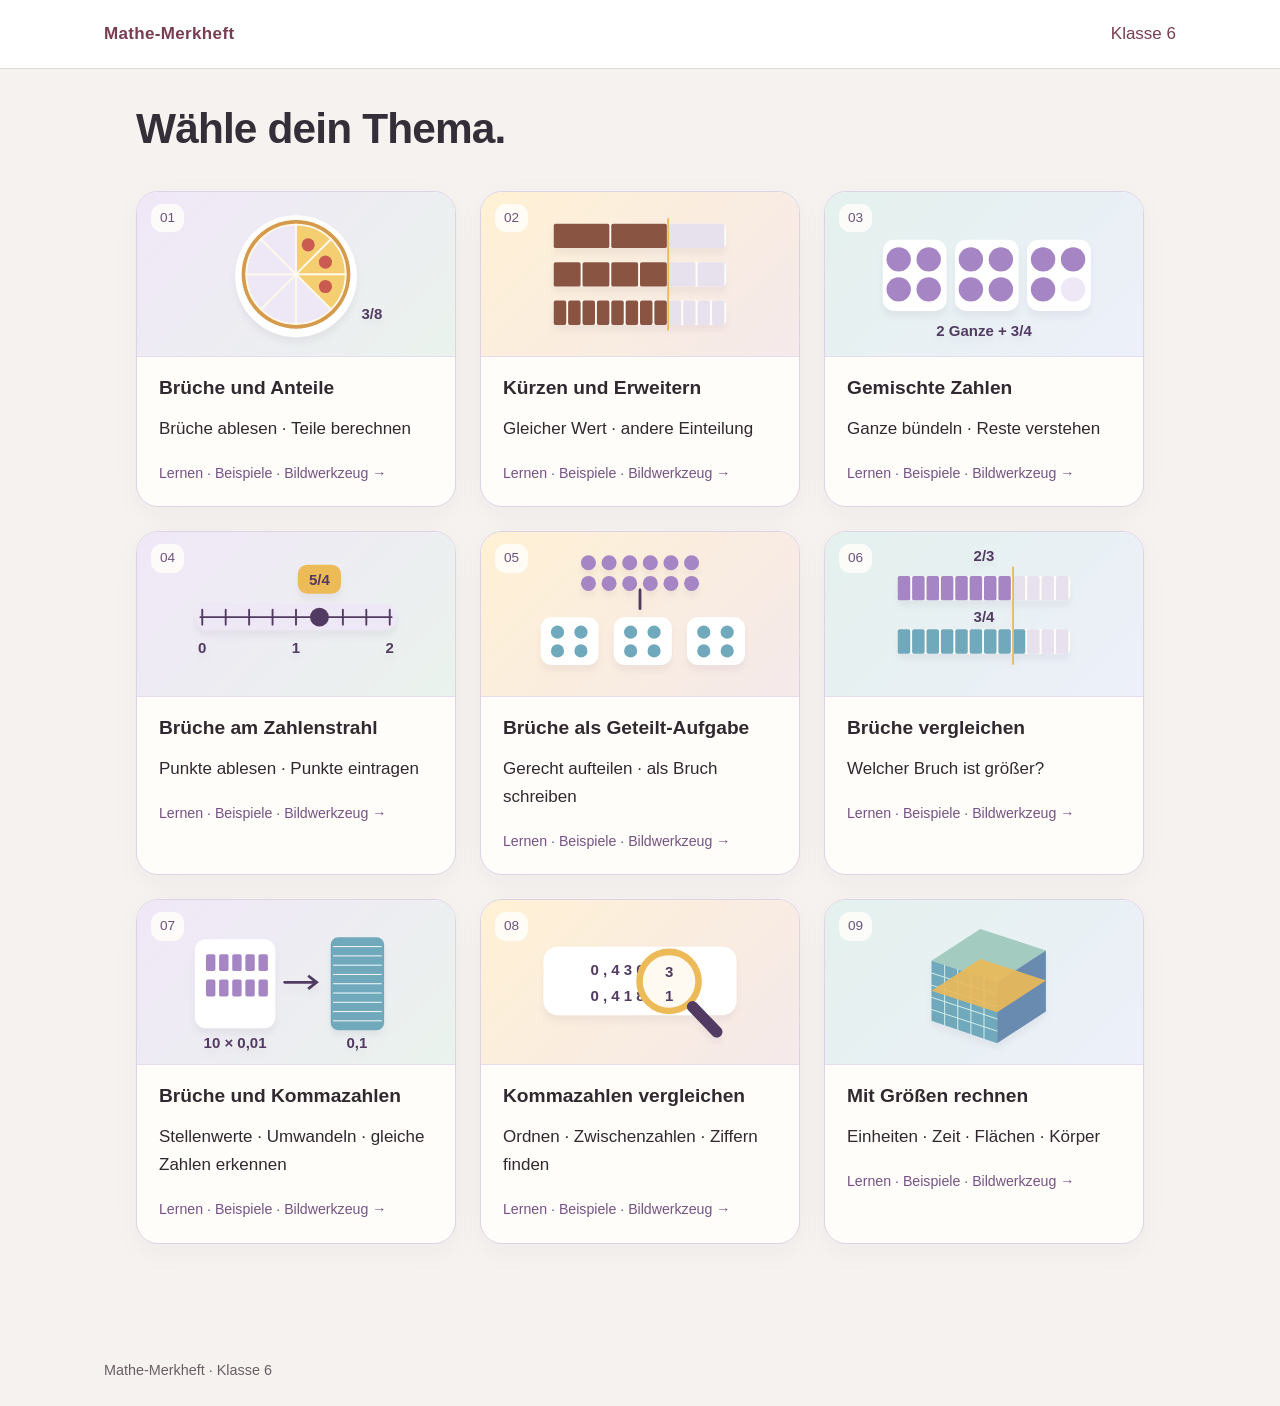
==== index.html @ a2ab4739 "Bestätigten Kürzen-Aufbau auf alle Aufgaben und geführten Bilder übertragen" ====
<!doctype html>
<html lang="de"><head><meta charset="utf-8"><meta name="viewport" content="width=device-width,initial-scale=1"><title>Klasse 6 · Mathe-Merkheft</title><link rel="stylesheet" href="merkheft.css?v=20261029f"><link rel="stylesheet" href="anfasslabor.css?v=20261029f"><link rel="stylesheet" href="course.css?v=20261030r17"></head><body class="course-page"><header><div class="top"><a class="brand" href="index.html">Mathe-Merkheft</a><span>Klasse 6</span></div></header><main><h1>Wähle dein Thema.</h1><div class="home-grid"><a class="topic-card" href="brueche.html"><span class="topic-art" data-tool-art="brueche" aria-hidden="true"></span><span class="topic-num">01</span><h2>Brüche und Anteile</h2><div>Brüche ablesen · Teile berechnen</div><small>Lernen · Beispiele · Bildwerkzeug →</small></a><a class="topic-card" href="gleichwertig.html"><span class="topic-art" data-tool-art="gleichwertig" aria-hidden="true"></span><span class="topic-num">02</span><h2>Kürzen und Erweitern</h2><div>Gleicher Wert · andere Einteilung</div><small>Lernen · Beispiele · Bildwerkzeug →</small></a><a class="topic-card" href="gemischt.html"><span class="topic-art" data-tool-art="gemischt" aria-hidden="true"></span><span class="topic-num">03</span><h2>Gemischte Zahlen</h2><div>Ganze bündeln · Reste verstehen</div><small>Lernen · Beispiele · Bildwerkzeug →</small></a><a class="topic-card" href="zahlenstrahl.html"><span class="topic-art" data-tool-art="zahlenstrahl" aria-hidden="true"></span><span class="topic-num">04</span><h2>Brüche am Zahlenstrahl</h2><div>Punkte ablesen · Punkte eintragen</div><small>Lernen · Beispiele · Bildwerkzeug →</small></a><a class="topic-card" href="quotienten.html"><span class="topic-art" data-tool-art="quotienten" aria-hidden="true"></span><span class="topic-num">05</span><h2>Brüche als Geteilt-Aufgabe</h2><div>Gerecht aufteilen · als Bruch schreiben</div><small>Lernen · Beispiele · Bildwerkzeug →</small></a><a class="topic-card" href="vergleichen.html"><span class="topic-art" data-tool-art="vergleichen" aria-hidden="true"></span><span class="topic-num">06</span><h2>Brüche vergleichen</h2><div>Welcher Bruch ist größer?</div><small>Lernen · Beispiele · Bildwerkzeug →</small></a><a class="topic-card" href="dezimal.html"><span class="topic-art" data-tool-art="dezimal" aria-hidden="true"></span><span class="topic-num">07</span><h2>Brüche und Kommazahlen</h2><div>Stellenwerte · Umwandeln · gleiche Zahlen erkennen</div><small>Lernen · Beispiele · Bildwerkzeug →</small></a><a class="topic-card" href="dezimalvergleich.html"><span class="topic-art" data-tool-art="dezimalvergleich" aria-hidden="true"></span><span class="topic-num">08</span><h2>Kommazahlen vergleichen</h2><div>Ordnen · Zwischenzahlen · Ziffern finden</div><small>Lernen · Beispiele · Bildwerkzeug →</small></a><a class="topic-card" href="groessen.html"><span class="topic-art" data-tool-art="groessen" aria-hidden="true"></span><span class="topic-num">09</span><h2>Mit Größen rechnen</h2><div>Einheiten · Zeit · Flächen · Körper</div><small>Lernen · Beispiele · Bildwerkzeug →</small></a></div></main><footer>Mathe-Merkheft · Klasse 6</footer><script src="werkzeugbilder.js?v=20261029g" defer></script></body></html>
---- merkheft.css ----
@charset "UTF-8";
:root{--paper:#fffdf8;--bg:#f4eee7;--ink:#302930;--muted:#6b5e65;--brand:#783d53;--blue:#326b82;--gold:#b77730;--line:#dfd2cb;--rose:#f4e3e8;--soft:#e8f0ef;--shadow:0 8px 28px #55313b0a}
*{box-sizing:border-box}html{scroll-behavior:auto;scroll-padding-top:18px}body{margin:0;color:var(--ink);background:var(--bg);font:17px/1.7 Arial,Helvetica,sans-serif}header{background:var(--brand);color:white}.top{max-width:1120px;margin:auto;display:flex;align-items:center;justify-content:space-between;gap:16px;padding:20px 24px}.brand{font-weight:700;letter-spacing:.02em;color:inherit;text-decoration:none}main{max-width:1120px;padding:38px 24px 56px;margin:auto}h1{font-size:clamp(2rem,5vw,3.5rem);line-height:1.15;font-weight:700;letter-spacing:-.035em;margin:14px 0 20px;max-width:900px}h2{font-size:1.5rem;line-height:1.35;margin:0 0 22px}h3{font-size:1.28rem;line-height:1.4;margin:4px 0 22px}a{color:var(--brand)}button,input,select{font:inherit}button,select,input[type=search],input[type=number]{min-height:48px;border:1px solid var(--line);border-radius:14px;padding:10px 14px;background:#fff;color:var(--ink);max-width:100%}button{cursor:pointer;color:var(--brand);font-weight:700}button:hover,summary:hover{background:var(--rose)}button:focus-visible,summary:focus-visible,a:focus-visible,input:focus-visible,select:focus-visible{outline:3px solid var(--blue);outline-offset:4px}input[type=range]{accent-color:var(--brand);width:100%;min-height:44px;cursor:pointer}select{width:100%}label{font-weight:700;display:block}output{color:var(--brand);font-weight:700}section{margin:30px 0;background:var(--paper);border:1px solid var(--line);border-radius:24px;padding:28px;box-shadow:var(--shadow)}.eyebrow,.type{color:var(--brand);font-size:.76rem;letter-spacing:.12em;font-weight:700}.subtitle{color:var(--muted)}.nav,.topics{display:flex;flex-wrap:wrap;gap:10px;margin:26px 0}.nav a,.topics a{background:var(--paper);border:1px solid var(--line);border-radius:14px;min-height:48px;padding:10px 16px;text-decoration:none}.nav a:hover,.topics a:hover{background:var(--rose)}.rules{margin:0;padding-left:26px}.rules li{padding:10px 12px;margin:6px 0;border-radius:10px;background:#f6efeb}.rules li::marker{font-weight:700;color:var(--brand)}.fraction{display:inline-flex;vertical-align:middle;flex-direction:column;text-align:center;line-height:1.2;margin:3px .18em;min-width:.7em;font-variant-numeric:tabular-nums;white-space:nowrap}.fraction>span:first-child{border-bottom:1.5px solid currentColor;padding:0 .16em .12em}.fraction>span:last-child{padding:.12em .16em 0}.lab{background:linear-gradient(140deg,#fffdf8,#f8edf0);border-color:#cbaeb6}.controls{display:grid;grid-template-columns:repeat(2,minmax(0,1fr));gap:22px;margin:18px 0}.control-box{background:#ffffffb0;padding:16px;border:1px solid var(--line);border-radius:16px}.control-box small{color:var(--muted)}.board{margin:22px 0 10px;background:#fffdfb;padding:24px;border:1px solid var(--line);border-radius:18px;overflow:hidden}.board svg,.case-model svg{width:100%;height:auto;display:block;max-height:330px}.board svg text,.case-model svg text{font:16px Arial,Helvetica,sans-serif;fill:var(--ink)}.observation{padding:16px 18px;border-left:4px solid var(--blue);background:var(--soft);border-radius:12px;margin:18px 0}.explain{margin:10px 0;padding-left:23px}.explain li{margin:10px 0;padding-left:5px}.explain li::marker{color:var(--brand)}.navigator{display:grid;grid-template-columns:1fr 1fr;gap:12px 22px;background:#f5ece9;padding:20px;border:1px solid var(--line);border-radius:18px;margin-bottom:28px}.navigator label:first-child{grid-column:1;grid-row:1}.navigator input{grid-column:1;grid-row:2;width:100%}.navigator label[for=task-jump]{grid-column:2;grid-row:1}.navigator select{grid-column:2;grid-row:2}.navigator output{align-self:center}.navigator button{justify-self:end}.case{border:1px solid var(--line);border-radius:20px;margin:24px 0 32px;padding:26px;background:white;scroll-margin-top:18px}.case:target,.case:focus{outline:3px solid #bd8b9c;outline-offset:4px}.question{background:#f7f0e9;border-radius:14px;padding:18px;margin-bottom:20px}.question b,.heft>b,.control>b{display:block;font-size:.8rem;color:var(--brand);text-transform:uppercase;letter-spacing:.06em;margin-bottom:12px}details{border:1px solid var(--line);border-radius:14px;margin:12px 0;background:#fffdfb;padding:0 16px}summary{cursor:pointer;padding:14px 0;font-weight:700;min-height:52px;line-height:1.5}details[open]>summary{border-bottom:1px solid var(--line);margin-bottom:16px}details[open]{padding-bottom:14px}.pit{border-color:#e3c9a3;background:#fff8ee}.transfer{border-color:#bed4cc;background:#f0f7f3}.work-steps{list-style:none;padding:0;counter-reset:step}.work-steps>li{border-left:3px solid #b8d2d4;padding:8px 14px;margin:18px 0;background:#f3f8f7;border-radius:0 12px 12px 0}.work-steps>li>b{font-size:.85rem;color:var(--blue)}.step-actions{display:flex;align-items:center;gap:14px;flex-wrap:wrap;padding:12px 0}.step-progress{font-size:.9rem;color:var(--muted)}.heft{padding:18px;background:repeating-linear-gradient(#fdfbf7,#fdfbf7 31px,#e8e1d8 32px);border:1px solid var(--line);border-radius:12px;margin:18px 0}.math-line{min-height:36px;padding:8px 0;overflow-wrap:anywhere}.control{margin:18px 0;padding:16px;background:#eaf3ee;border-radius:12px}.case-model{padding:12px 0}.tiles{display:grid;gap:4px;margin:12px auto;max-width:540px}.tile{aspect-ratio:1;background:#efe8de;border:1px solid #b8a8a2;border-radius:3px}.tile.on{background:var(--brand)}.tile.small{aspect-ratio:1.7}.bar{height:54px;display:flex;border:1px solid #6c4b58;background:#f8f0eb;border-radius:5px;overflow:hidden;margin:12px 0}.bar i{flex:1;border-right:1px solid #957480;min-width:0}.bar i:last-child{border:0}.bar .on{background:var(--brand)}.bar-row{margin:16px 0}.math-label{text-align:center;font-size:1.4rem;margin:18px 0;line-height:1.8;overflow-wrap:anywhere}.two-models{display:grid;grid-template-columns:1fr 1fr;gap:24px}.caption{font-size:.9rem;color:var(--muted);margin:10px 0}.swatch{display:inline-block;width:12px;height:12px;border-radius:3px;background:var(--brand);margin-right:6px}.swatch.blue{background:var(--blue)}.place-table{width:100%;border-collapse:separate;border-spacing:4px;text-align:center;font-variant-numeric:tabular-nums}.place-table th{font-size:.85rem;color:var(--muted)}.place-table td{padding:12px 4px;background:#f1ece7;border-radius:7px}.place-table .decisive{background:#f2d29d;font-weight:700;outline:2px solid var(--gold)}.unit-chain{display:flex;flex-wrap:wrap;gap:10px}.unit-chain span{padding:8px 12px;border-radius:12px;background:var(--soft)}.home-grid{display:grid;grid-template-columns:repeat(3,minmax(0,1fr));gap:20px;margin:36px 0}.topic-card{text-decoration:none;color:var(--ink);padding:24px;border:1px solid var(--line);border-radius:22px;background:var(--paper);box-shadow:var(--shadow)}.topic-card:hover{border-color:var(--brand);transform:translateY(-2px)}.topic-card h2{font-size:1.26rem;margin:14px 0}.topic-card small{display:block;color:var(--brand);margin-top:20px;line-height:1.5}.topic-num{font-size:1.4rem;color:var(--brand)}.intro-list{padding-left:22px;color:var(--muted)}.intro-list li{padding:6px 0}footer{max-width:1120px;margin:auto;padding:24px;color:var(--muted);font-size:.9rem}[hidden]{display:none!important}#no-cases{padding:24px}.sr-only{position:absolute;width:1px;height:1px;overflow:hidden;clip-path:inset(50%)}
@media(max-width:760px){.home-grid{grid-template-columns:1fr 1fr}.controls{gap:12px}.board{padding:14px}section{padding:22px}.case{padding:20px}.place-table th{font-size:.72rem}}
@media(max-width:540px){body{font-size:16px}.top{padding:16px;flex-wrap:wrap}main{padding:24px 14px}.home-grid,.controls,.two-models,.navigator{grid-template-columns:1fr}.navigator>*{grid-column:1!important;grid-row:auto!important}.navigator label[for=task-jump]{margin-top:8px}.navigator button{justify-self:stretch}section{padding:19px 15px;border-radius:18px}.case{padding:18px 12px}.board{padding:10px}.nav a{padding:10px 12px}h1{font-size:2.2rem}.math-label{font-size:1.2rem}.question{padding:14px}.heft{padding:13px}.place-table th{font-size:.65rem}.place-table td{padding:8px 2px}.step-actions button{width:100%}}
@media(prefers-reduced-motion:reduce){html{scroll-behavior:auto}.topic-card:hover{transform:none}}
@media print{body{background:white;font-size:11pt}header{background:white;color:black}main{padding:0}section,.case{box-shadow:none;break-inside:avoid}.nav,.controls,.navigator,.step-actions,footer{display:none}.work-steps>li[hidden],.heft[hidden],.control[hidden]{display:block!important}details{border:none}details>summary{font-weight:700}.home-grid{grid-template-columns:1fr 1fr}.lab{background:white}.board{break-inside:avoid}}

.task-lines{margin:0;padding-left:22px}.task-lines li{margin:12px 0;padding-left:4px}.task-lines li::marker{color:var(--brand)}.task-lines li:first-child{margin-top:0}.task-lines li:last-child{margin-bottom:0}
.word-help dl{margin:0}.word-help dt{font-weight:700;color:var(--brand);margin-top:24px;padding-bottom:6px;border-bottom:1px solid var(--line)}.word-help dt:first-child{margin-top:0}.word-help dd{margin:0;padding-top:4px}

/* Ruhige Leseansicht: eine Karte, Auswahl nur bei Bedarf. */
.task-picker{margin:0 0 24px;background:#f5ece9}
.task-picker .navigator{margin:14px 0 4px;padding:0;border:0;background:transparent}
.task-picker #no-cases{grid-column:1/-1;padding:12px;background:#fff8ee;border-radius:10px}
.reader-current{font-weight:700;color:var(--brand);line-height:1.6;scroll-margin-top:20px;margin:18px 0}
.case-pager{display:grid;grid-template-columns:minmax(0,1fr) auto minmax(0,1fr);align-items:center;gap:12px}
.case-pager button{font-size:.9rem;line-height:1.4;min-height:54px}
.case-pager button:last-child{background:var(--brand);color:white;border-color:var(--brand)}
.case-pager button:disabled{opacity:.42;cursor:default}
.pager-count{font-size:.9rem;color:var(--muted);font-variant-numeric:tabular-nums;white-space:nowrap}
.cases .case{margin:22px 0}
@media(max-width:540px){.case-pager{grid-template-columns:1fr 1fr;gap:10px}.case-pager .pager-count{grid-column:1/-1;grid-row:1;text-align:center}.case-pager button{padding:10px 8px}.reader-current{font-size:.95rem}}
@media print{.task-picker,.case-pager,.reader-current{display:none}.cases .case[hidden]{display:block!important}}

/* Gleiche Bedeutung, gleiche Farbe – zusätzlich immer mit Textüberschrift. */
.knowledge-box{border-left-width:5px}
.rules-box{border-color:#bca5cf;background:#f8f3fc}
.rules-box h2{color:#634574}
.rules-box .rules{list-style:disc;padding-left:24px}
.rules-box .rules li{background:#fffafd;border:1px solid #e7dced;margin:12px 0;padding:12px 14px;line-height:1.85}
.rules-box .rules li::marker{color:#795292}
.memory-box{border-color:#d1ac52;background:#fff8e4}
.memory-box h2{color:#7b5d20}
.memory-box .explain>li{margin:15px 0;padding:4px 8px;line-height:1.9}
.memory-box .explain>li::marker{color:#9a7528}
.thought,.worked{background:#f0f7fb;border-color:#b8d2df}
.thought>summary,.worked>summary{color:#2e6178}
.question{background:#f7f3ee;border:1px solid #e1d4c9;padding:20px;margin-bottom:24px}
.question>b{font-size:.85rem;color:#66505e;letter-spacing:.08em}
.task-lines{padding-left:23px;line-height:1.9}
.task-lines>li{margin:15px 0;padding-left:6px}
.explain{line-height:1.9}
.explain>li{margin:14px 0;padding-left:6px}
.work-steps>li{padding:14px 16px;margin:22px 0;background:#f8fcfe;border-left-color:#80afc3}
.work-steps>li.current-step{background:#e8f4fb;border-left-color:#3d7e9b}
.work-steps>li>b{color:#2e6178;font-size:.9rem}
.word-help dd .explain>li{margin:14px 0}
.pit{background:#fff2ec;border-color:#ddb8a8}.pit>summary{color:#8e4b35}
.transfer{background:#f1f7fa;border-color:#bed3de}.transfer>summary{color:#2e6178}
.relation-group{background:#f5fafe;border-color:#bed3de}
.heft{line-height:1.9;margin:24px 0;padding:20px}
.math-line{padding:11px 0;min-height:42px}
@media(max-width:540px){.question{padding:17px 14px}.task-lines>li{margin:15px 0}.rules-box .rules li{padding:12px 10px}.work-steps>li{padding:12px;margin:20px 0}.heft{padding:15px}.memory-box .explain>li{padding-left:3px}}

/* Expliziter Rückweg zur Themenübersicht in jeder Kapitelkopfzeile. */
.top{flex-wrap:wrap}
.overview-back{display:inline-flex;align-items:center;justify-content:center;min-height:48px;padding:9px 16px;margin-left:auto;border:1px solid #ffffffb3;border-radius:14px;background:#fffdf8;color:#783d53;font-weight:700;text-decoration:none;white-space:nowrap;line-height:1.5}
.overview-back:hover{background:#f4e3e8}
@media(max-width:540px){.overview-back{flex-basis:100%;margin-left:0}}
@media print{.overview-back{display:none}}
.answer-block{margin-top:24px;padding:18px;border:1px solid #b8d1c1;border-left:4px solid #528368;border-radius:14px;background:#eff8f1;line-height:1.9}.heft .answer-block>b{display:block;color:#37684b;font-size:.85rem;letter-spacing:.06em;text-transform:uppercase;margin-bottom:12px}.answer-block .explain{margin-bottom:0}.answer-block .explain>li{margin:12px 0}.pit .explain b{color:#8e4b35}.pit summary{line-height:1.6}
@media(max-width:540px){.answer-block{padding:15px 12px;margin-top:20px}}
/* Beispiele tragen den Einstieg; lange Regeln bleiben auf Abruf erreichbar. */
#grundlage.rules-box{background:#fffdf8;border-color:#d7c8e2}
#grundlage.rules-box>h2{color:#513b62}
.quick-choice{display:flex;flex-wrap:wrap;gap:9px;margin-bottom:20px}.quick-choice button{background:white;color:#624777;border-color:#d8c9e2;font-size:.92rem;padding:10px 14px}.quick-choice button[aria-pressed=true]{background:#624777;color:white;border-color:#624777}
.quick-example{border:1px solid #e3d8e9;border-radius:18px;padding:22px;background:#faf6fd}.quick-example h3{font-size:1.2rem;margin:0 0 16px}.quick-question{padding:15px 18px;background:white;border-radius:12px;line-height:1.9;font-weight:700}.quick-calculation{padding-left:28px;margin:22px 0;line-height:1.9;font-size:1.18rem}.quick-calculation li{padding:8px 7px;margin:10px 0}.quick-calculation li::marker{color:#80618f;font-size:.85rem;font-weight:700}.quick-answer{padding:16px 18px;border-left:4px solid #56866b;border-radius:12px;background:#eaf4ed;font-weight:700;line-height:1.9}.quick-rule{margin-top:20px;line-height:1.9;padding:14px 16px;border-radius:12px;background:#fff3ce}.quick-rule b{color:#806021}.quick-deeper{display:inline-block;margin-top:20px;font-size:.92rem;padding:8px 0;line-height:1.6}.rules-reference{margin-top:22px;background:#f8f3fc}.rules-reference>summary{color:#745486}.rules-reference .rules{margin-top:16px}
@media(max-width:540px){.quick-choice{gap:7px}.quick-choice button{flex:1 1 80px;font-size:.85rem;padding:9px 8px}.quick-example{padding:17px 12px}.quick-question{padding:13px 12px}.quick-calculation{font-size:1.08rem;padding-left:24px}.quick-answer,.quick-rule{padding:13px 12px}}
@media print{.quick-choice{display:none}.quick-examples .quick-example[hidden]{display:block!important}.quick-example{break-inside:avoid;margin-bottom:20px}}
.example-visual{margin:22px 0 18px;padding:18px 12px;background:#fffdfb;border:1px solid #dfd2e5;border-radius:18px;overflow:hidden}.example-visual svg{display:block;width:100%;height:auto;max-height:380px;font-family:Arial,Helvetica,sans-serif}.example-visual figcaption{padding:14px 10px 2px;color:#66566e;line-height:1.8;font-size:.95rem}.example-visual svg text{font-family:Arial,Helvetica,sans-serif}.example-visual+.quick-calculation{margin-top:14px}
@media(max-width:540px){.example-visual{padding:14px 4px;margin:18px 0}.example-visual figcaption{font-size:.88rem;padding:12px 8px 0}.example-visual svg{min-height:140px;max-height:none}}
@media print{.example-visual{break-inside:avoid}.example-visual svg{max-height:240px}}
.school-chain{display:inline-flex;align-items:center;gap:14px;flex-wrap:wrap;max-width:100%;vertical-align:middle}.school-equals{display:inline-grid;grid-template-rows:auto auto auto;align-items:center;justify-items:center;vertical-align:middle;line-height:1.25;padding:3px 6px;gap:4px}.school-equals>span:first-child,.school-equals>span:last-child{font-size:.7em;font-weight:700;color:#326b82;white-space:nowrap}.school-equals>span:nth-child(2){font-size:1.1em;color:var(--ink)}.school-row{display:flex;flex-wrap:wrap;align-items:center;gap:12px 22px;line-height:1.9;max-width:100%}.school-label{font-size:.85em;color:#5f5366;flex:0 1 230px}.school-calculation{font-size:1.15rem;line-height:1.9;padding:6px 0}.school-calculation .school-chain{font-size:1.2em}.work-steps>li{padding-top:10px;padding-bottom:10px}.why-steps{background:#f6f9fc;border-color:#cbdce6}.why-steps>summary{font-size:.9rem;color:#476a7b}.school-picture{margin:18px 0;background:white;padding:14px;border:1px solid #e3d8e9;border-radius:16px}.school-picture svg{width:100%;height:auto;max-height:240px;display:block}.school-picture svg text{font:24px Arial,sans-serif;fill:#483751}
@media(max-width:540px){.school-calculation{font-size:1.04rem}.school-row{display:grid;grid-template-columns:1fr;gap:6px}.school-label{font-size:.86em}.school-chain{gap:8px}.school-calculation .school-chain{font-size:1.1em}.school-equals{padding:2px 3px}.school-picture{padding:10px 4px}}
.school-row>span{min-width:0;max-width:100%;overflow-wrap:anywhere}

/* Eine Rechnung wie im Schulheft; weitere Hilfe folgt erst darunter. */
.work-steps{list-style:none;padding-left:0;counter-reset:none}
.work-steps>li{margin:16px 0;padding:12px 16px;border-left:3px solid #80afc3;border-radius:10px}
.school-label{flex-basis:250px;font-size:.94em;color:#365f72}
.school-calculation{font-size:1.12rem;line-height:1.9}
.heft:has(.answer-block){background:transparent;border:0;padding:0;margin:18px 0}
.worked .step-actions{margin:16px 0}
.worked .step-actions button{background:#fff;color:#426d80;border:1px solid #a9c5d3}
.thought{margin-top:20px;background:#f0f7fb}
.thought .why-steps,.thought .transfer{margin-top:16px}
.control>summary{color:#37684b}
@media(max-width:540px){.school-row{gap:8px}.school-calculation{font-size:1.03rem}.work-steps>li{padding:12px 10px;margin:16px 0}.school-label{flex-basis:auto}}

.linked-picture .scene-note{display:none}
---- anfasslabor.css ----
.direct-workspace{margin:22px 0}.direct-instruction{padding:16px 20px;background:#edf4f1;border-left:4px solid #326b82;border-radius:12px}.direct-controls{display:grid;grid-template-columns:repeat(2,minmax(0,1fr));gap:16px;margin:22px 0}.direct-controls label{background:#fffaf5;border:1px solid #dfd2cb;border-radius:14px;padding:14px}.direct-controls input,.direct-controls select{display:block;width:100%;margin-top:12px}.hands-board{padding:20px;background:#fffdfb;border:1px solid #dfd2cb;border-radius:20px;overflow:hidden}.hands-board svg{width:100%;height:auto;display:block;max-height:none}.hands-board svg text{font:23px Arial,sans-serif;fill:#302930;pointer-events:none}.hands-answer{padding:18px;text-align:center;font-size:1.25rem;background:#f5e9df;border-radius:14px;margin:18px 0;overflow-wrap:anywhere}.hands-explain{background:#f0f5f3;padding:16px 20px;border-radius:14px}.hands-message{min-height:24px;font-weight:700;color:#326b82;margin:14px 0}.hands-actions{display:flex;gap:12px;flex-wrap:wrap;margin:18px 0}.hands-actions button{background:#fffdfb}.guided-follow{border-color:#cfbcc2;margin-top:28px;background:#fcf7f7}.guided-follow>summary{font-size:1rem}.touch-part{cursor:pointer;fill:#eee5d8;stroke:#fffdf8;stroke-width:3;transition:fill .15s}.touch-part.selected-part{fill:#783d53}.touch-part:focus-visible{stroke:#326b82;stroke-width:6;outline:none}.hands-board .touch-part[fill="#783d53"]{fill:#783d53}.fraction-parts{display:grid;grid-template-columns:repeat(var(--parts),1fr);gap:8px;max-width:620px;margin:auto}.square-part{aspect-ratio:1;min-height:50px;background:#eee5d8;border:2px solid white;font-size:1rem}.square-part.filled{background:#783d53;color:white}.work-cut{stroke:#4b3a42;stroke-width:1.4;fill:none}.work-history{padding-left:24px;margin:15px 0}.work-history li{margin:12px 0}.comparison-guide{stroke:#ad6b22;stroke-dasharray:7 5;stroke-width:2;fill:none}.loose-pieces{border:2px dashed #bdacaf;border-radius:14px;padding:16px;margin-bottom:20px;min-height:100px}.loose-pieces h3,.bundle-box h3,.place-stock h3,.exchange-bucket h3{font-size:1rem;margin:0 0 12px}.token-row{display:flex;flex-wrap:wrap;gap:8px;min-height:45px;margin:14px 0}.bundle-token{min-width:48px;min-height:54px;padding:5px 10px;background:#f3e1e8;cursor:grab;touch-action:manipulation}.bundle-token.chosen{outline:3px solid #ad6b22;outline-offset:2px}.bundle-token:active{cursor:grabbing}.bundle-boxes{display:grid;grid-template-columns:repeat(2,minmax(0,1fr));gap:16px}.bundle-box{border:2px solid #b6ccd1;border-radius:16px;padding:16px;background:#f4f9f8}.bundle-box.full-box{background:#e4efe7;border-color:#568567}.bundle-box button[data-do=drop-here]{font-size:.85rem;margin-top:12px;width:100%}.line-axis{stroke:#4b3a42;stroke-width:2;fill:none}.drag-point{fill:#783d53;stroke:white;stroke-width:4;cursor:ew-resize;touch-action:none}.line-touch{cursor:crosshair;touch-action:none}.place-machine-row{display:grid;grid-template-columns:1fr 1fr;gap:18px;margin-bottom:22px}.place-stock{background:#f5e9df;border-radius:16px;padding:18px}.stock-number{font-size:2rem;color:#783d53;font-weight:700}.stock-symbols{display:flex;flex-wrap:wrap;gap:6px;margin:12px 0}.place-coin{padding:5px 8px;min-width:44px;min-height:50px;cursor:grab;background:#f5dfe7}.place-coin.t{background:#d9e8ed}.place-stock small{display:block;color:#62575d}.exchange-bucket{border:2px dashed #326b82;background:#eff6f5;border-radius:16px;padding:18px}.bucket-slots{display:grid;grid-template-columns:repeat(5,1fr);gap:5px;margin:18px 0}.bucket-slots i{display:block;aspect-ratio:1;background:#fffdf8;border:1px solid #b6ccd1;border-radius:4px}.bucket-slots .slot-filled{background:#783d53}.whole-stock{padding:14px;background:#e4efe7;border-radius:12px;margin:12px 0}.loupe-table{table-layout:fixed}.loupe-table th button{font-size:.8rem;padding:7px 3px;width:100%;overflow-wrap:anywhere;line-height:1.35}.loupe-table th button[aria-pressed=true]{background:#f1d59f;border-color:#ad6b22}.loupe-handle{fill:#f6ddaa;stroke:#ad6b22;stroke-width:4;cursor:ew-resize;touch-action:none}.loupe-detail{border:2px solid #d6b174;border-radius:16px;padding:18px;margin:12px 0}.loupe-detail h3{font-size:1.1rem}.digit-detail{margin:16px 0}.ten-cells{display:grid;grid-template-columns:repeat(10,1fr);gap:3px;margin-top:10px}.ten-cells i{aspect-ratio:1;border:1px solid #c5b8ae;background:#f4eee6;border-radius:3px}.ten-cells .purple-cell{background:#783d53}.ten-cells .blue-cell{background:#326b82}.unit-line-parts{display:grid;grid-template-columns:repeat(10,1fr);gap:2px;padding:25px 0}.unit-line-parts button{min-width:0;padding:4px;min-height:60px;border-radius:3px;background:#eee5d8}.unit-line-parts .filled,.area-unit-grid .filled{background:#326b82;color:white}.area-unit-grid{display:grid;grid-template-columns:repeat(10,1fr);gap:2px;max-width:500px;margin:auto}.area-unit-grid button{min-width:0;min-height:0;aspect-ratio:1;padding:0;border:1px solid #c1b6a9;border-radius:2px;background:#f3ece2}.area-unit-grid button.filled{background:#326b82}.cube-grid{stroke:#57717e;stroke-width:.8;fill:none}.cube-edge{stroke:#326b82;stroke-width:2;fill:none}.cube-touch{cursor:grab;touch-action:none}.cube-touch:active{cursor:grabbing}.slice-caption{font-size:.9rem;padding:12px;background:#fff1d8;border-radius:10px}
@media(max-width:600px){.direct-controls,.bundle-boxes,.place-machine-row{grid-template-columns:1fr}.hands-board{padding:14px 8px}.hands-actions button{flex:1 1 135px;font-size:.9rem}.hands-answer{font-size:1.1rem}.hands-board svg text{font-size:25px}.place-stock,.exchange-bucket{padding:14px}.loupe-table th button{font-size:.8rem}.unit-line-parts button{font-size:.75rem}.guided-follow>summary{font-size:.94rem}.square-part{min-height:40px;padding:4px}.stock-symbols{max-width:100%}}
@media(prefers-reduced-motion:reduce){.touch-part{transition:none}}
@media print{.direct-controls,.hands-actions,.hands-message,.direct-instruction,.stock-symbols{display:none}.hands-board{break-inside:avoid}}

.fraction-parts{aspect-ratio:3/1;grid-template-rows:repeat(var(--rows),1fr)}.fraction-parts .square-part{aspect-ratio:auto;min-height:0}

/* Bild zuerst: große Arbeitsfläche, kompakte Werkzeuge und Erklärungen auf Abruf. */
body{--play-purple:#9270b2;--play-gold:#efbf61;--play-mint:#a7cdbf}
.lab{background:#fcfaff;border-color:#ddd1e6;padding:30px;position:relative}
.lab>.eyebrow{color:#82629a}.lab>h2{font-size:clamp(1.5rem,3vw,2rem);margin-bottom:4px}
.direct-workspace{margin-top:18px}.play-banner{display:flex;align-items:center;gap:18px;margin-bottom:18px}.play-emblem{display:block;flex:0 0 100px;width:100px;background:#f0e8f5;border-radius:24px;transform:rotate(-4deg)}.play-emblem svg{width:100%;height:auto;display:block}.play-kicker{display:block;color:#786385;font-size:.75rem;font-weight:700;letter-spacing:.09em;text-transform:uppercase}.play-banner h3{font-size:clamp(1.15rem,2.6vw,1.65rem);margin:6px 0;max-width:590px}
.touch-tip{display:flex;align-items:center;gap:10px;font-size:.92rem;line-height:1.5;color:#5c4964;padding:10px 0 18px}.touch-symbol{width:32px;height:32px;display:grid;place-items:center;flex-shrink:0;border-radius:50%;background:#f5e4be;color:#73531f;font-size:1.2rem;font-weight:700}
.play-stage{border-radius:24px;background:radial-gradient(ellipse at 20% 15%,#fffdf9 0,#f5effa 55%,#e9f1ed 100%);border:1px solid #dfd4e6;padding:20px;box-shadow:inset 0 2px 8px #fff,0 14px 28px #59426b08}
.hands-board{background:transparent;border:0;border-radius:0;padding:10px 12px;overflow:visible}.hands-board>svg{max-height:370px;filter:drop-shadow(0 9px 7px #4534580a)}
.hands-answer{border:1px solid #ffffffa6;background:#ffffffd9;box-shadow:0 5px 18px #513b6208;margin:18px 0 0;padding:14px 18px;font-size:1.5rem;border-radius:18px;font-weight:700;color:#513b62;line-height:1.8}.answer-label{display:block;font-weight:700;font-size:.7rem;letter-spacing:.1em;text-transform:uppercase;color:#80688a;margin-bottom:6px}.hands-answer .fraction{margin:0 .25em}.hands-answer .fraction>span:first-child{color:#824769}.hands-answer .fraction>span:last-child{color:#357b87}
.hands-actions{gap:10px;margin:12px 0 18px}.hands-actions button{border-color:#d7c8df;background:#fff;box-shadow:0 3px 0 #e7deec;font-size:.92rem;min-height:48px;transition:transform .15s,background .15s}.hands-actions button:first-child{background:#624777;color:#fff;border-color:#624777;box-shadow:0 3px 0 #463256}.hands-actions button:active{transform:translateY(2px);box-shadow:none}.hands-actions button:disabled{opacity:.4;cursor:default}
.model-settings,.model-reason,.model-help{margin:12px 0;border-color:#e1d8e8;background:#fffdff}.model-settings>summary{font-size:.95rem}.model-reason>summary{color:#416b65}.model-help>summary{color:#776b7d;font-size:.9rem}.model-settings[open]>summary{margin-bottom:0}.direct-controls{margin:16px 0 4px;gap:14px;align-items:start}.direct-controls label,.direct-controls .control-group{background:#f6f1f9;border:0;border-radius:14px;padding:14px;min-width:0}.direct-controls .control-group>label{padding:0;background:none;font-size:.86rem;margin-bottom:10px}.direct-controls>label{font-size:.86rem}.direct-controls select{background:white;min-height:44px;font-size:.95rem}.choice-row{display:flex;gap:7px;flex-wrap:wrap}.choice-row button{font-size:.86rem;min-height:44px;padding:8px 12px;border-radius:12px;border-color:#d8cce1;font-weight:700;line-height:1.4;background:white;color:#665270}.choice-row button[aria-pressed=true]{background:#624777;color:white;border-color:#624777;box-shadow:0 3px 8px #62477726}.visually-select{position:absolute!important;width:1px!important;height:1px!important;opacity:0!important;pointer-events:none!important;overflow:hidden!important;padding:0!important;border:0!important;clip-path:inset(50%)}
.hands-explain,.direct-instruction{background:transparent;padding:6px 4px;border:0;border-radius:0;font-size:1rem}.hands-message{font-size:.88rem;min-height:0;margin:10px 0;color:#417268}.hands-message:empty{display:none}
.pizza-slice{fill:#eee8df;stroke:#fffdf4;stroke-width:2}.pizza-slice.selected-part{fill:#f6c968}.pizza-slice:hover{filter:brightness(1.06)}.touch-part:focus-visible{stroke:#624777;stroke-width:5}.square-part{background:#eee6dc;border:2px solid #fff6e9;border-radius:8px;box-shadow:inset 0 0 0 2px #cec0af;color:#705342}.square-part.filled{background:linear-gradient(135deg,#95694c,#6d422f);box-shadow:inset 0 0 0 3px #b18561,0 3px 0 #583725;color:#fff7e8}.fraction-parts{gap:6px;max-width:610px;aspect-ratio:2.8/1;margin:25px auto}.work-cut{stroke:#fff9ed;stroke-width:2}.work-history{background:#ffffffa8;border-radius:14px;padding:10px 15px 10px 34px;font-size:.9rem;max-height:180px;overflow:auto}
.loose-pieces{border-color:#cbbad9;background:#ffffff91;padding:14px 16px;border-radius:20px}.loose-pieces h3{color:#725a81}.token-row{gap:10px;align-items:center}.bundle-token{display:flex;align-items:center;justify-content:center;gap:5px;padding:6px 8px;background:#fff;border:1px solid #d8c9e4;border-radius:15px;box-shadow:0 4px 0 #dcd0e7;min-width:64px;min-height:62px}.bundle-token svg{width:36px;height:36px;flex:0 0 36px;filter:none}.bundle-token .fraction{font-size:.85rem}.empty-slot{width:64px;height:62px;border:2px dashed #b9a9c9;border-radius:15px;background:#e8dfef66;display:block}.bundle-boxes{gap:14px}.bundle-box{background:#f3eef8;border:2px solid #d4c4e0;border-radius:20px;box-shadow:0 7px 0 #ded3e8;padding:16px}.bundle-box> b{color:#665074}.bundle-box.full-box{border-color:#83b49d;background:#e3f3e8;box-shadow:0 7px 0 #b4d4bd}.full-box> b::after{content:' · 1 Ganzes ✓';color:#426c51}.bundle-box .token-row{min-height:70px}.bundle-box button[data-do=drop-here]{color:#6c547b;background:#fff9;border:1px dashed #b9a4c9}
.place-machine-row{gap:12px;align-items:stretch}.place-stock{background:#fff9f4;border:1px solid #e4d1d8;box-shadow:0 4px 0 #e6d7df;border-radius:20px}.exchange-bucket{border:2px solid #99beb5;background:#edf7f1;border-radius:20px;position:relative}.stock-number{font-size:2.4rem;line-height:1.2;color:#7d527f}.place-coin{background:white;border:1px solid #d5c1e2;display:flex;align-items:center;gap:5px;box-shadow:0 3px 0 #d4c6df;border-radius:10px}.place-coin.t{background:#f6fcff}.place-coin .fraction{font-size:.72rem}.place-glyph{display:inline-block;width:16px;height:16px;background:#a585c4;border-radius:3px;box-shadow:inset 0 0 0 1px #7e599c}.place-glyph.t{height:36px;width:12px;background:repeating-linear-gradient(#71a9bc 0 3px,#e2eff3 3px 4px)}.bucket-slots{padding:10px;border-radius:14px;background:#d7e8df;gap:6px}.bucket-slots i{border-radius:5px;border:0;background:#f6fcf9;box-shadow:inset 0 2px 3px #38694d12}.bucket-slots .slot-filled{background:#a585c4;box-shadow:0 2px 0 #7e599c}.machine-progress{display:flex;align-items:center;gap:10px;flex-wrap:wrap;font-size:.85rem}.machine-progress>span[aria-hidden]{font-size:1.5rem;color:#507866}.machine-output{display:inline-block;background:white;border:1px solid #9abca9;padding:8px;border-radius:10px;color:#416b51}.whole-stock{background:#dcefe4;border:1px solid #b7d2c1}.place-table{margin-top:16px}.place-table td{font-size:1.2rem;background:#fff9}.place-table caption{font-size:.85rem;color:#66556c}
.loupe-handle{fill:#fff7dc;fill-opacity:.8;stroke:#a67c37;stroke-width:5}.loupe-detail{background:#fffdf5;border-color:#e8cc8e;border-radius:24px;box-shadow:0 7px 0 #ebdfc4;padding:20px}.loupe-detail h3{font-size:1rem;color:#7d602f}.digit-focus{display:flex;align-items:center;gap:14px;color:#7d527f}.digit-focus strong{display:grid;place-items:center;min-width:66px;min-height:66px;background:#ece1f4;border-radius:18px;font-size:2.3rem;line-height:1}.digit-focus>span{font-size:.9rem}.digit-b{color:#386f87}.digit-b strong{background:#dceef3}.ten-cells{gap:4px}.ten-cells i{border:0;background:#eee8dd;box-shadow:0 2px 0 #ddd2c3;border-radius:4px}.ten-cells .purple-cell{background:#a585c4}.ten-cells .blue-cell{background:#71a9bc}.loupe-table th button{background:#fffdf8;border-color:#d8c8e4}.loupe-table th button[aria-pressed=true]{background:#f6dfaa;box-shadow:0 3px 0 #d9b879}.loupe-table .decisive{background:#f9eac6;outline-color:#cc9b45}
.drag-point{fill:#8856a0;stroke:white;filter:drop-shadow(0 4px 2px #49315a30)}.line-axis{stroke:#756484}.comparison-guide{stroke:#a97d32}.area-unit-grid{padding:12px;background:#e3ecec;border-radius:12px;box-shadow:0 6px 0 #c5d5d6}.area-unit-grid button{border:0;border-radius:3px;background:#fffdf8;box-shadow:0 1px 0 #cbd7d6}.area-unit-grid button.filled{background:#71a9bc}.unit-line-parts button.filled{background:#71a9bc}.slice-caption{font-size:.88rem;background:#fff3cc;border:1px solid #ead394;color:#75602f}.cube-edge{stroke:#366979;stroke-width:2}.cube-grid{stroke:#426e7a;stroke-width:.8}
/* Wiedererkennbare Bildmotive auf der Themenauswahl. */
.topic-card{position:relative;overflow:hidden;transition:transform .18s,box-shadow .18s;border-color:#ded3e5;background:#fffdfa;padding:22px}.topic-card:hover{box-shadow:0 14px 28px #513b6212;transform:translateY(-4px)}.topic-art{display:block;margin:-22px -22px 18px;padding:12px 20px 0;height:165px;background:linear-gradient(135deg,#f0e7f7,#eaf3ed);border-bottom:1px solid #e6dceb}.topic-art svg{height:150px;width:100%;display:block;filter:drop-shadow(0 6px 3px #513b6210)}.topic-card:nth-child(3n+2) .topic-art{background:linear-gradient(135deg,#fff1d4,#f5e9eb)}.topic-card:nth-child(3n) .topic-art{background:linear-gradient(135deg,#e4f1ed,#edf0fa)}.topic-card .topic-num{position:absolute;top:12px;left:14px;border-radius:11px;background:#fffdfbdb;color:#6d537c;padding:3px 9px;font-size:.85rem;z-index:1}.topic-card h2{font-size:1.2rem}.topic-card small{color:#765384}.home-grid{gap:24px}
@media(min-width:900px){body[data-topic=brueche] .play-stage{display:grid;grid-template-columns:minmax(0,1.3fr) minmax(0,1fr);align-items:center;gap:22px}body[data-topic=brueche] .hands-answer{margin:0}body[data-topic=brueche] .hands-board svg{max-height:360px}body[data-topic=brueche] .hands-answer>div{font-size:1.75rem}}
@media(max-width:600px){.lab{padding:20px 14px}.play-banner{gap:12px;margin-bottom:10px}.play-emblem{flex-basis:75px;width:75px;border-radius:20px}.play-kicker{font-size:.65rem;letter-spacing:.05em}.play-banner h3{font-size:1.15rem}.touch-tip{font-size:.87rem;padding-bottom:12px}.play-stage{padding:10px;border-radius:20px}.hands-board{padding:8px 2px}.hands-board>svg{max-height:330px}.hands-answer{font-size:1.13rem;padding:12px 10px;margin-top:12px}.direct-controls{grid-template-columns:1fr;gap:10px}.direct-controls label,.direct-controls .control-group{padding:12px}.choice-row{gap:6px}.choice-row button{font-size:.82rem;padding:7px 10px}.hands-actions button{font-size:.85rem;flex:1 1 125px}.model-settings,.model-reason,.model-help{padding-left:12px;padding-right:12px}.model-settings>summary,.model-reason>summary{font-size:.9rem}.bundle-boxes{grid-template-columns:1fr}.bundle-token{min-width:57px;padding:5px}.empty-slot{width:57px}.bundle-token svg{width:31px;height:31px;flex-basis:31px}.token-row{gap:7px}.place-machine-row{grid-template-columns:1fr}.stock-number{font-size:2rem}.place-stock h3,.exchange-bucket h3{font-size:.95rem}.bucket-slots{grid-template-columns:repeat(5,1fr);max-width:300px}.digit-focus{gap:8px}.digit-focus>span{font-size:.8rem}.digit-focus strong{min-width:56px;min-height:56px}.loupe-detail{padding:16px 12px}.home-grid{grid-template-columns:1fr;gap:20px}.topic-art{height:176px}.topic-art svg{height:160px}.topic-card h2{font-size:1.3rem}.topic-card small{margin-top:12px}.square-part{font-size:.85rem}.fraction-parts{gap:4px}.hands-board svg text{font-size:23px}.work-history{font-size:.85rem}.touch-part{transition:fill .12s}}
@media(prefers-reduced-motion:reduce){.hands-actions button,.topic-card,.touch-part{transition:none}.topic-card:hover{transform:none}}
@media print{.play-emblem,.touch-tip,.model-settings,.model-help,.hands-message{display:none}.play-stage{background:white;box-shadow:none}.hands-board>svg{filter:none}.hands-explain{display:block}.play-banner{margin:0}.model-reason{border:0}}
.transfer-ghost{position:fixed;z-index:10000;pointer-events:none;width:48px;height:48px;display:grid;place-items:center;border-radius:14px;background:#f6db9e;border:2px solid white;box-shadow:0 6px 16px #513b6233;font-size:.8rem;color:#624777}.transfer-ghost.h{background:#ceb4e0}.transfer-ghost.t{background:#b9dce7}
@media(max-width:600px){.bundle-boxes{grid-template-columns:repeat(2,minmax(0,1fr));gap:10px}.bundle-box{padding:10px;min-width:0;border-radius:15px}.bundle-box> b{font-size:.83rem}.full-box> b::after{display:block}.bundle-box .bundle-token{width:44px;min-width:44px;min-height:48px;padding:4px}.bundle-box .bundle-token>span{display:none}.bundle-box .bundle-token svg{width:31px;flex-basis:31px}.bundle-box .empty-slot{width:44px;height:48px;border-radius:12px}.bundle-box .token-row{gap:5px;align-content:start;min-height:101px}.bundle-box button[data-do=drop-here]{font-size:.76rem;padding:7px 4px;min-height:48px}.bundle-box .token-row+div{font-size:.78rem}}
/* Blau kennzeichnet die Begründung, auch beim Bildwerkzeug. */
.model-reason{background:#f0f7fb;border-color:#b8d2df}.model-reason>summary{color:#2e6178}.hands-explain .mini-explain,.direct-instruction .mini-explain{line-height:1.9}.hands-explain .mini-explain>li,.direct-instruction .mini-explain>li{margin:14px 0}.guided-follow #lab-why{background:#f0f7fb;border-color:#b8d2df}
.case .work-steps>li.current-step{background:#e8f4fb;border-left-color:#3d7e9b}.scene-note .mini-explain,.linked-picture .mini-explain{line-height:1.9}.scene-note .mini-explain>li,.linked-picture .mini-explain>li{margin:14px 0}
.workshop-pair{display:grid;grid-template-columns:1fr 1fr;gap:20px;align-items:start}.workshop-pair>div{padding:16px;background:#ffffffb3;border:1px solid #e1d5e8;border-radius:16px;min-width:0}.workshop-pair h4{margin:0 0 14px;color:#665074;font-size:1.05rem;line-height:1.6}.workshop-pair svg{width:100%;height:auto;display:block}.workshop-placeholder{min-height:80px;border:2px dashed #d8c8e2;border-radius:10px;padding:16px;font-size:.9rem;color:#7d6c88;display:flex;align-items:center;justify-content:center;text-align:center}.workshop-calculation{display:grid;grid-template-columns:1fr 1fr;gap:14px;margin:20px 0 0}.workshop-calculation>div{background:#fffdf9;padding:15px;border-radius:14px;border-left:4px solid #885071}.workshop-calculation>div:last-child{border-left-color:#3f8194}.workshop-calculation b{display:block;font-size:.85rem;color:#725e7a}.workshop-calculation span{display:block;font-size:1.45rem;line-height:1.7;margin-top:8px}.workshop-calculation strong{color:#783d53}
@media(max-width:600px){.workshop-pair{grid-template-columns:1fr;gap:12px}.workshop-pair>div{padding:12px}.workshop-pair h4{font-size:1rem;margin-bottom:10px}.workshop-calculation{grid-template-columns:1fr;gap:10px}.workshop-calculation>div{padding:12px}.workshop-calculation span{font-size:1.3rem}.workshop-placeholder{min-height:65px}}
---- course.css ----
:root{--course-purple:#783d53;--course-blue:#326b82;--course-gold:#a17624;--course-line:#dfd7dc}
.course-page{background:#f5f2ef;color:#342e38;font:17px/1.65 Arial,Helvetica,sans-serif}
.course-page *{box-sizing:border-box}.course-page [hidden]{display:none!important}
.course-page header{background:#fff;border-bottom:1px solid var(--course-line);color:#783d53}
.course-top{max-width:1100px;margin:auto;padding:20px 26px;display:flex;justify-content:space-between;align-items:center;gap:16px}
.home-link{display:inline-flex;align-items:center;min-height:44px;border:1px solid #d5c2cb;border-radius:14px;padding:8px 16px;text-decoration:none;font-size:.95rem;font-weight:bold}
.course-page main{max-width:1060px;margin:0 auto;padding:28px 26px 55px}
.course-page main>section{margin:0;padding:0;background:transparent;border:0;border-radius:0;box-shadow:none}
.course-heading{margin-bottom:23px}.course-kicker{font-size:.75rem;font-weight:bold;letter-spacing:.14em;color:#846b79}
.course-page h1{font-size:clamp(1.9rem,4vw,2.65rem);margin:7px 0 12px;line-height:1.2;letter-spacing:-.02em}.course-heading p{margin:0;line-height:1.7;color:#655b66;max-width:760px}
.course-tabs{display:grid;grid-template-columns:repeat(4,1fr);gap:10px;margin:0 0 26px}
.course-tabs button{background:#fff;color:#705064;border:1px solid #d6c8d0;font-weight:bold;padding:12px 8px;border-radius:14px;min-height:48px}
.course-tabs button[aria-pressed=true]{background:var(--course-purple);color:white;border-color:var(--course-purple)}
#lesson-path{display:flex;flex-wrap:wrap;gap:9px;margin-bottom:22px}
#lesson-path button{display:flex;align-items:center;gap:9px;background:transparent;color:#6b5c68;font-size:.9rem;border:1px solid #dbd0d7;padding:9px 12px;min-height:46px}
#lesson-path button span{display:inline-flex;align-items:center;justify-content:center;border-radius:50%;width:25px;height:25px;background:#e7dce3;font-size:.8rem;font-weight:bold;flex-shrink:0}
#lesson-path button[aria-pressed=true]{background:white;color:#783d53;border:2px solid #94667c;padding:8px 11px;font-weight:bold}
#lesson-path button[aria-pressed=true] span{background:#783d53;color:white}
.lesson-card{background:#fff;border:1px solid var(--course-line);border-radius:22px;padding:28px;box-shadow:0 8px 28px #4b314608}
.example-heading{margin-bottom:20px}.example-tag{font-size:.75rem;letter-spacing:.09em;color:#866e7c;font-weight:bold;text-transform:uppercase}
.course-page .example-heading h2{font-size:1.48rem;line-height:1.4;margin:8px 0 0}
.task-box{background:#faf6f0;border-left:4px solid #d4b880;border-radius:14px;padding:16px 20px;margin-bottom:24px}
.task-box>b{font-size:.82rem;letter-spacing:.06em;color:#896832}.task-copy ul{margin:8px 0 0;padding-left:20px}.task-copy li{padding:0;margin:6px 0;line-height:1.75}
.lesson-status{display:flex;justify-content:space-between;gap:15px;align-items:center;margin-bottom:16px;color:#396c80;font-weight:bold;font-size:.9rem}
#phase-count{font-size:.8rem;font-weight:normal;color:#7b7180;white-space:nowrap}
.learning-stage{border:1px solid #cfdfe4;border-radius:18px;background:#f7fbfc;padding:22px;min-height:250px}
.stage-picture{max-width:620px;margin:0 auto 18px}.stage-picture:empty{display:none}
.stage-picture svg{display:block;width:100%;height:auto;max-height:360px;font-family:Arial,Helvetica,sans-serif;border-radius:16px;background:#fffcf7}
.stage-picture [data-count-field]{cursor:pointer}.stage-picture .field-counted{stroke:#ddae46;stroke-width:5}.picture-counter{text-align:center;color:#8b682c;font-size:.95rem;padding:10px}
.stage-calculation{color:#302a34}.stage-calculation:empty{display:none}
.course-page .school-calculation{font-size:1.22rem;line-height:1.8;padding:15px 18px;background:white;border-radius:13px;border-left:4px solid #6997aa;max-width:100%;overflow-wrap:anywhere}
.course-page .school-row{display:grid;grid-template-columns:minmax(0,1fr) minmax(0,1.2fr);align-items:center;gap:12px}.course-page .school-label{font-size:.88em;line-height:1.8;flex-basis:auto;color:#356477}
.course-page .school-chain{gap:13px}.course-page .fraction{margin:0 3px;font-size:1.05em;line-height:1.15;vertical-align:middle}
.focus-note{margin-top:18px;color:#426879;line-height:1.8;font-size:.98rem}
.lesson-actions{display:flex;justify-content:space-between;gap:16px;align-items:center;margin-top:24px}
.lesson-actions button{min-height:50px;padding:11px 20px;border-radius:14px;font-weight:bold}.lesson-actions #step-next{background:#783d53;color:white;max-width:75%;border-color:#783d53}.lesson-actions #step-back{background:#fff;color:#755b6a}
.lesson-actions button:disabled{opacity:.4;cursor:default}
#hint-toggle{background:transparent;color:#5c7380;border:0;text-decoration:underline;padding:12px 0;font-size:.88rem;min-height:44px;margin-top:8px}
.stage-hint{padding:14px 18px;background:#edf4f8;border-radius:12px;margin-top:18px;color:#426879}.stage-hint ul{margin:0;padding-left:20px}
.notebook{display:grid;gap:12px}.course-page .notebook h3{font-size:1rem;color:#506777;margin:0 0 4px}
.notebook .school-calculation{font-size:1.08rem;padding:12px 15px}.final-answer{background:#eaf4ec;color:#315f40;border-left:4px solid #679274;border-radius:14px;padding:18px;margin-top:22px}.final-answer>b{font-size:.85rem}.final-answer ul{margin:10px 0 0;padding-left:20px}.final-answer li{margin:7px 0}
.memory-note{display:grid;gap:9px;padding:16px 18px;margin-top:18px;background:#fff3ce;color:#745a22;border-radius:12px}.memory-note b{font-size:.82rem;text-transform:uppercase;letter-spacing:.05em}
.example-label{display:block;font-weight:bold;font-size:.95rem;margin:0 0 10px;color:#6b5061}#example-select{display:block;width:100%;min-height:52px;font-size:.95rem;margin-bottom:24px}
.example-pager{display:flex;align-items:center;justify-content:space-between;gap:14px;margin-top:22px}.example-pager button{background:white;color:#783d53;font-size:.9rem}.example-pager span{font-size:.85rem;color:#73616e;white-space:nowrap}.example-pager button:disabled{opacity:.4}
.reference-card{padding:24px;background:white;border:1px solid var(--course-line);border-radius:20px;margin-bottom:22px}.reference-card h2{font-size:1.35rem;margin:0 0 20px}.reference-card li{margin:13px 0;line-height:1.8}.reference-card dl{margin:0}.reference-card dt{font-weight:bold;color:#783d53;padding-top:17px}.reference-card dd{margin:8px 0 20px;padding-bottom:14px;border-bottom:1px solid #eee5e9}.reference-card dd ul{padding-left:20px}
.tool-note{color:#5a7280;padding:14px 18px;background:#edf4f8;border-radius:14px;margin-bottom:22px}.course-page #werkzeug{margin:0;padding:24px;background:white;border:1px solid var(--course-line);border-radius:20px}.course-page #werkzeug>h2{font-size:1.35rem}.course-page #werkzeug>.eyebrow{display:none}
.course-page button:focus-visible,.course-page select:focus-visible,.course-page a:focus-visible{outline:3px solid #b684a1;outline-offset:4px}
@media(max-width:650px){.course-top{padding:16px 18px}.course-page main{padding:23px 16px 40px}.course-tabs{grid-template-columns:1fr 1fr;gap:8px}.course-tabs button{font-size:.9rem}.lesson-card{padding:20px 14px;border-radius:18px}.course-page .example-heading h2{font-size:1.25rem}.task-box{padding:14px 13px}.learning-stage{padding:14px 9px}.course-page .school-calculation{font-size:1.09rem;padding:13px 10px}.course-page .school-row{grid-template-columns:1fr;gap:8px}.lesson-status{font-size:.8rem}.lesson-actions{gap:10px}.lesson-actions button{font-size:.92rem;padding:11px 13px}#lesson-path{gap:7px}#lesson-path button{font-size:.82rem;flex:1 1 calc(50% - 7px);padding:8px}#lesson-path button[aria-pressed=true]{padding:7px}.example-pager{gap:7px}.example-pager button{font-size:.83rem;padding:9px 11px}.home-link{font-size:.83rem;padding:7px 10px}.course-top .brand{font-size:.94rem}.course-page #werkzeug{padding:16px 10px}.reference-card{padding:20px 16px}}
@media(prefers-reduced-motion:reduce){.stage-picture *{animation:none!important}}
@media print{.course-tabs,#lesson-path,.lesson-actions,#hint-toggle,.example-pager,.course-top,.tool-note{display:none!important}.course-page{background:white}.lesson-card{box-shadow:none;border:0}.learning-stage{border:0}.stage-picture svg{max-height:250px}}

.paint-instruction{font-size:.94rem;line-height:1.6;margin:0 0 16px;color:#426879}
.paint-board{display:grid;grid-template-columns:repeat(6,minmax(0,1fr));max-width:390px;margin:0 auto;background:white;border:2px solid #647a87;border-radius:4px;overflow:hidden}
.paint-group{display:grid;grid-template-rows:repeat(3,48px);border-right:1px solid #647a87}.paint-group:last-child{border-right:0}
.course-page .paint-board button{display:block;width:100%;height:48px;min-height:48px;min-width:0;margin:0;padding:0;border:0;border-bottom:1px solid #647a87;border-radius:0;background:#fff;color:#fff;font-size:1.25rem;touch-action:manipulation;cursor:pointer}
.course-page .paint-board button:last-child{border-bottom:0}.course-page .paint-board button[aria-pressed=true]{background:#954e70}
.course-page .paint-board button:focus-visible{outline:3px solid #1c7096;outline-offset:-4px;position:relative}
.paint-board.groups-visible{gap:5px;border:0;background:transparent;overflow:visible}.groups-visible .paint-group{border:2px dashed #648598;border-radius:4px;overflow:hidden}.groups-visible .focus-group{border:3px solid #b27e22}
.paint-count{text-align:center;font-weight:bold;color:#783d53;margin:14px 0}.paint-controls{display:flex;flex-wrap:wrap;gap:8px}.course-page .paint-controls button{font-size:.85rem;min-height:44px;padding:8px 11px;background:white;color:#5d4254;border:1px solid #bc9daf;border-radius:10px}.paint-feedback{font-size:.95rem;line-height:1.6;color:#35614b;margin:14px 0 0}.paint-feedback:empty{display:none}
@media(max-width:650px){.learning-stage:has(.paint-activity){padding:14px 5px}.paint-board.groups-visible{gap:2px}.groups-visible .focus-group{border-width:2px}}

.course-page .notebook .current-line{background:#fff9e9;border-left-color:#b58b3f}.course-page .notebook .previous-line{border-left-color:#d2dce0;color:#514750}
.stage-note:not(:empty){margin-bottom:20px}.stage-calculation+.stage-note .focus-note{margin-top:14px}.stage-picture{margin-bottom:0}
.course-page .school-row{grid-template-columns:1fr;gap:5px}.course-page .school-label{font-size:.86em}.course-page .school-row>span:last-child{color:#342e38}

.step-explanation{border-top:1px solid #e7d9b7;margin-top:14px;padding-top:12px;font-size:.88em;color:#3f5662;font-weight:normal;line-height:1.65}.step-explanation>b{display:block;font-size:.83em;color:#8c6726;margin-bottom:8px}.step-explanation ul,.focus-note ul{margin:0;padding-left:20px}.step-explanation li,.focus-note li{margin:8px 0;line-height:1.65}.course-page .notebook .current-line{padding-bottom:14px}.stage-note .focus-note{font-size:.95rem}

.principle-box{margin:0 0 18px;padding:14px 16px;border-left:4px solid #6b8798;background:#eff5f7;border-radius:12px;font-size:.94rem;color:#3f5967}.principle-box>b{font-size:.85em}.principle-box ul,.choice-note ul{margin:8px 0 0;padding-left:19px}.principle-box li,.choice-note li{margin:8px 0;line-height:1.65}
.choice-note{font-size:.86em;color:#4d6270;font-weight:normal;margin-bottom:16px;padding-bottom:12px;border-bottom:1px solid #e7d9b7}.choice-note>b{font-size:.87em;color:#8c6726}

.approach-note{color:#3e5d6d;font-size:.95rem;line-height:1.65}.approach-note>b{color:#783d53}.approach-note p{margin:12px 0}.approach-note ul{margin:0;padding-left:20px}.approach-note li{margin:10px 0}

.reason-rows{display:grid;gap:10px;font-size:.94em;line-height:1.5}.reason-rows>div{display:grid;grid-template-columns:minmax(90px,.8fr) minmax(0,1.2fr);gap:12px;align-items:baseline}.reason-rows b{font-size:.8em;color:#536e7d;font-weight:normal}.reason-rows span{font-variant-numeric:tabular-nums}.decision-work{margin-bottom:16px}.after-work{margin-top:18px;padding-top:14px;border-top:1px solid #e3d9c6}.number-trials{width:100%;border-collapse:collapse;font-size:.88em;line-height:1.55;margin:0}.number-trials caption{text-align:left;font-size:.9em;color:#496677;margin-bottom:12px;font-weight:bold}.number-trials th,.number-trials td{text-align:left;padding:9px 5px;border-bottom:1px solid #e4dccd;vertical-align:middle}.number-trials thead th{font-size:.78em;color:#61747c}.number-trials tbody th{white-space:nowrap}.trial-yes{color:#356843;font-size:.82em;white-space:nowrap}.trial-no{color:#8c354b;font-size:.82em;white-space:nowrap}
@media(max-width:650px){.reason-rows>div{grid-template-columns:1fr;gap:3px}.number-trials{font-size:.84em}.number-trials th,.number-trials td{padding:9px 3px}}
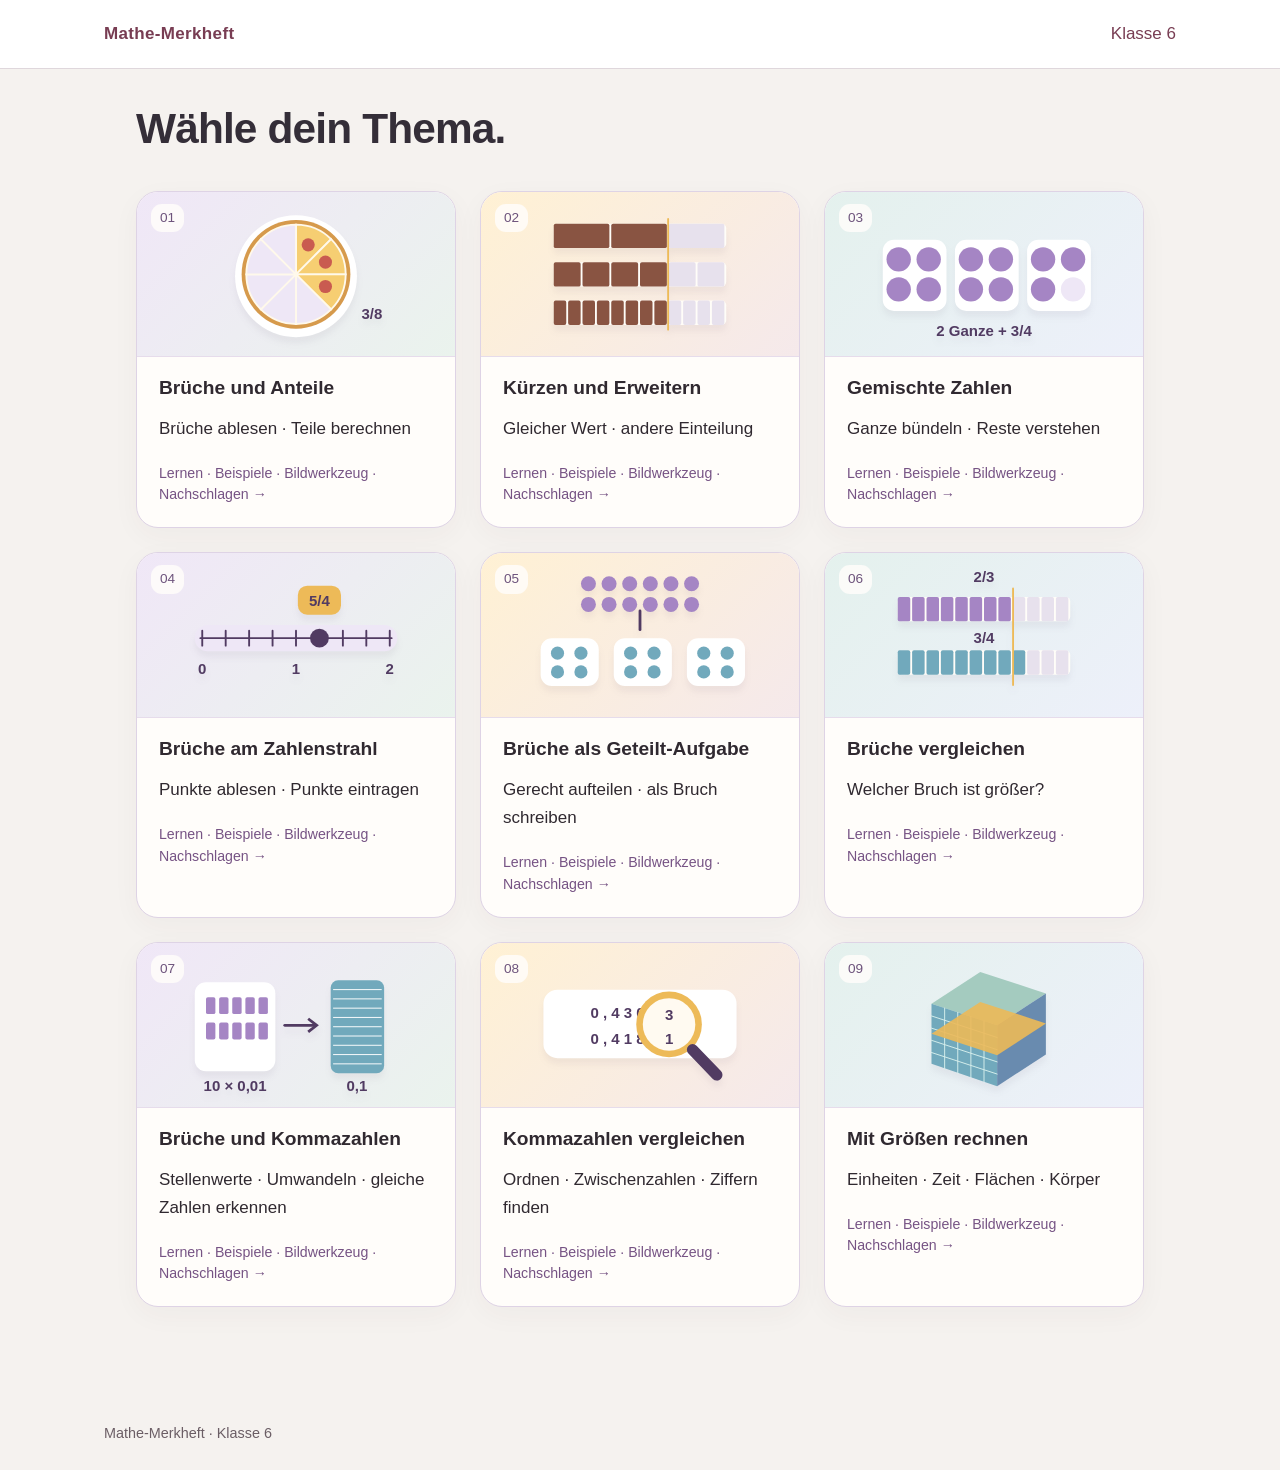
==== commit 3738c9ff: "Alle neun Themen auf kanonische Phasendaten und gemeinsame Lernsteuerung umstellen" ====
--- a/index.html
+++ b/index.html
@@ -1,2 +1,2 @@
 <!doctype html>
-<html lang="de"><head><meta charset="utf-8"><meta name="viewport" content="width=device-width,initial-scale=1"><title>Klasse 6 · Mathe-Merkheft</title><link rel="stylesheet" href="merkheft.css?v=20261029f"><link rel="stylesheet" href="anfasslabor.css?v=20261029f"><link rel="stylesheet" href="course.css?v=20261030r17"></head><body class="course-page"><header><div class="top"><a class="brand" href="index.html">Mathe-Merkheft</a><span>Klasse 6</span></div></header><main><h1>Wähle dein Thema.</h1><div class="home-grid"><a class="topic-card" href="brueche.html"><span class="topic-art" data-tool-art="brueche" aria-hidden="true"></span><span class="topic-num">01</span><h2>Brüche und Anteile</h2><div>Brüche ablesen · Teile berechnen</div><small>Lernen · Beispiele · Bildwerkzeug →</small></a><a class="topic-card" href="gleichwertig.html"><span class="topic-art" data-tool-art="gleichwertig" aria-hidden="true"></span><span class="topic-num">02</span><h2>Kürzen und Erweitern</h2><div>Gleicher Wert · andere Einteilung</div><small>Lernen · Beispiele · Bildwerkzeug →</small></a><a class="topic-card" href="gemischt.html"><span class="topic-art" data-tool-art="gemischt" aria-hidden="true"></span><span class="topic-num">03</span><h2>Gemischte Zahlen</h2><div>Ganze bündeln · Reste verstehen</div><small>Lernen · Beispiele · Bildwerkzeug →</small></a><a class="topic-card" href="zahlenstrahl.html"><span class="topic-art" data-tool-art="zahlenstrahl" aria-hidden="true"></span><span class="topic-num">04</span><h2>Brüche am Zahlenstrahl</h2><div>Punkte ablesen · Punkte eintragen</div><small>Lernen · Beispiele · Bildwerkzeug →</small></a><a class="topic-card" href="quotienten.html"><span class="topic-art" data-tool-art="quotienten" aria-hidden="true"></span><span class="topic-num">05</span><h2>Brüche als Geteilt-Aufgabe</h2><div>Gerecht aufteilen · als Bruch schreiben</div><small>Lernen · Beispiele · Bildwerkzeug →</small></a><a class="topic-card" href="vergleichen.html"><span class="topic-art" data-tool-art="vergleichen" aria-hidden="true"></span><span class="topic-num">06</span><h2>Brüche vergleichen</h2><div>Welcher Bruch ist größer?</div><small>Lernen · Beispiele · Bildwerkzeug →</small></a><a class="topic-card" href="dezimal.html"><span class="topic-art" data-tool-art="dezimal" aria-hidden="true"></span><span class="topic-num">07</span><h2>Brüche und Kommazahlen</h2><div>Stellenwerte · Umwandeln · gleiche Zahlen erkennen</div><small>Lernen · Beispiele · Bildwerkzeug →</small></a><a class="topic-card" href="dezimalvergleich.html"><span class="topic-art" data-tool-art="dezimalvergleich" aria-hidden="true"></span><span class="topic-num">08</span><h2>Kommazahlen vergleichen</h2><div>Ordnen · Zwischenzahlen · Ziffern finden</div><small>Lernen · Beispiele · Bildwerkzeug →</small></a><a class="topic-card" href="groessen.html"><span class="topic-art" data-tool-art="groessen" aria-hidden="true"></span><span class="topic-num">09</span><h2>Mit Größen rechnen</h2><div>Einheiten · Zeit · Flächen · Körper</div><small>Lernen · Beispiele · Bildwerkzeug →</small></a></div></main><footer>Mathe-Merkheft · Klasse 6</footer><script src="werkzeugbilder.js?v=20261029g" defer></script></body></html>+<html lang="de"><head><meta charset="utf-8"><meta name="viewport" content="width=device-width,initial-scale=1"><title>Klasse 6 · Mathe-Merkheft</title><link rel="stylesheet" href="merkheft.css?v=20261029f"><link rel="stylesheet" href="anfasslabor.css?v=20261029f"><link rel="stylesheet" href="course.css?v=20261104gesamt1"></head><body class="course-page"><header><div class="top"><a class="brand" href="index.html">Mathe-Merkheft</a><span>Klasse 6</span></div></header><main><h1>Wähle dein Thema.</h1><div class="home-grid"><a class="topic-card" href="brueche.html"><span class="topic-art" data-tool-art="brueche" aria-hidden="true"></span><span class="topic-num">01</span><h2>Brüche und Anteile</h2><div>Brüche ablesen · Teile berechnen</div><small>Lernen · Beispiele · Bildwerkzeug · Nachschlagen →</small></a><a class="topic-card" href="gleichwertig.html"><span class="topic-art" data-tool-art="gleichwertig" aria-hidden="true"></span><span class="topic-num">02</span><h2>Kürzen und Erweitern</h2><div>Gleicher Wert · andere Einteilung</div><small>Lernen · Beispiele · Bildwerkzeug · Nachschlagen →</small></a><a class="topic-card" href="gemischt.html"><span class="topic-art" data-tool-art="gemischt" aria-hidden="true"></span><span class="topic-num">03</span><h2>Gemischte Zahlen</h2><div>Ganze bündeln · Reste verstehen</div><small>Lernen · Beispiele · Bildwerkzeug · Nachschlagen →</small></a><a class="topic-card" href="zahlenstrahl.html"><span class="topic-art" data-tool-art="zahlenstrahl" aria-hidden="true"></span><span class="topic-num">04</span><h2>Brüche am Zahlenstrahl</h2><div>Punkte ablesen · Punkte eintragen</div><small>Lernen · Beispiele · Bildwerkzeug · Nachschlagen →</small></a><a class="topic-card" href="quotienten.html"><span class="topic-art" data-tool-art="quotienten" aria-hidden="true"></span><span class="topic-num">05</span><h2>Brüche als Geteilt-Aufgabe</h2><div>Gerecht aufteilen · als Bruch schreiben</div><small>Lernen · Beispiele · Bildwerkzeug · Nachschlagen →</small></a><a class="topic-card" href="vergleichen.html"><span class="topic-art" data-tool-art="vergleichen" aria-hidden="true"></span><span class="topic-num">06</span><h2>Brüche vergleichen</h2><div>Welcher Bruch ist größer?</div><small>Lernen · Beispiele · Bildwerkzeug · Nachschlagen →</small></a><a class="topic-card" href="dezimal.html"><span class="topic-art" data-tool-art="dezimal" aria-hidden="true"></span><span class="topic-num">07</span><h2>Brüche und Kommazahlen</h2><div>Stellenwerte · Umwandeln · gleiche Zahlen erkennen</div><small>Lernen · Beispiele · Bildwerkzeug · Nachschlagen →</small></a><a class="topic-card" href="dezimalvergleich.html"><span class="topic-art" data-tool-art="dezimalvergleich" aria-hidden="true"></span><span class="topic-num">08</span><h2>Kommazahlen vergleichen</h2><div>Ordnen · Zwischenzahlen · Ziffern finden</div><small>Lernen · Beispiele · Bildwerkzeug · Nachschlagen →</small></a><a class="topic-card" href="groessen.html"><span class="topic-art" data-tool-art="groessen" aria-hidden="true"></span><span class="topic-num">09</span><h2>Mit Größen rechnen</h2><div>Einheiten · Zeit · Flächen · Körper</div><small>Lernen · Beispiele · Bildwerkzeug · Nachschlagen →</small></a></div></main><footer>Mathe-Merkheft · Klasse 6</footer><script src="werkzeugbilder.js?v=20261029g" defer></script></body></html>
--- a/anfasslabor.css
+++ b/anfasslabor.css
@@ -35,3 +35,5 @@
 .case .work-steps>li.current-step{background:#e8f4fb;border-left-color:#3d7e9b}.scene-note .mini-explain,.linked-picture .mini-explain{line-height:1.9}.scene-note .mini-explain>li,.linked-picture .mini-explain>li{margin:14px 0}
 .workshop-pair{display:grid;grid-template-columns:1fr 1fr;gap:20px;align-items:start}.workshop-pair>div{padding:16px;background:#ffffffb3;border:1px solid #e1d5e8;border-radius:16px;min-width:0}.workshop-pair h4{margin:0 0 14px;color:#665074;font-size:1.05rem;line-height:1.6}.workshop-pair svg{width:100%;height:auto;display:block}.workshop-placeholder{min-height:80px;border:2px dashed #d8c8e2;border-radius:10px;padding:16px;font-size:.9rem;color:#7d6c88;display:flex;align-items:center;justify-content:center;text-align:center}.workshop-calculation{display:grid;grid-template-columns:1fr 1fr;gap:14px;margin:20px 0 0}.workshop-calculation>div{background:#fffdf9;padding:15px;border-radius:14px;border-left:4px solid #885071}.workshop-calculation>div:last-child{border-left-color:#3f8194}.workshop-calculation b{display:block;font-size:.85rem;color:#725e7a}.workshop-calculation span{display:block;font-size:1.45rem;line-height:1.7;margin-top:8px}.workshop-calculation strong{color:#783d53}
 @media(max-width:600px){.workshop-pair{grid-template-columns:1fr;gap:12px}.workshop-pair>div{padding:12px}.workshop-pair h4{font-size:1rem;margin-bottom:10px}.workshop-calculation{grid-template-columns:1fr;gap:10px}.workshop-calculation>div{padding:12px}.workshop-calculation span{font-size:1.3rem}.workshop-placeholder{min-height:65px}}
+
+.workshop-feedback{padding:14px 16px;margin-top:14px;border-left:4px solid #b28c43;background:#fff8e7;border-radius:12px;line-height:1.7}.workshop-feedback b{display:block}.workshop-feedback ul{margin:8px 0;padding-left:20px}
--- a/course.css
+++ b/course.css
@@ -72,3 +72,74 @@
 
 .reason-rows{display:grid;gap:10px;font-size:.94em;line-height:1.5}.reason-rows>div{display:grid;grid-template-columns:minmax(90px,.8fr) minmax(0,1.2fr);gap:12px;align-items:baseline}.reason-rows b{font-size:.8em;color:#536e7d;font-weight:normal}.reason-rows span{font-variant-numeric:tabular-nums}.decision-work{margin-bottom:16px}.after-work{margin-top:18px;padding-top:14px;border-top:1px solid #e3d9c6}.number-trials{width:100%;border-collapse:collapse;font-size:.88em;line-height:1.55;margin:0}.number-trials caption{text-align:left;font-size:.9em;color:#496677;margin-bottom:12px;font-weight:bold}.number-trials th,.number-trials td{text-align:left;padding:9px 5px;border-bottom:1px solid #e4dccd;vertical-align:middle}.number-trials thead th{font-size:.78em;color:#61747c}.number-trials tbody th{white-space:nowrap}.trial-yes{color:#356843;font-size:.82em;white-space:nowrap}.trial-no{color:#8c354b;font-size:.82em;white-space:nowrap}
 @media(max-width:650px){.reason-rows>div{grid-template-columns:1fr;gap:3px}.number-trials{font-size:.84em}.number-trials th,.number-trials td{padding:9px 3px}}
+
+/* Ein einzelner Denkimpuls vor dem nächsten Lernschritt im Kapitel Brüche und Kommazahlen. */
+.next-thinking{border-top:1px solid #cbdde3;padding:12px 2px 2px;margin-top:18px;color:#385f70}
+.next-thinking-label{font-size:.82rem;color:#506777}
+.next-thinking p{margin:5px 0 0;font-size:1rem;line-height:1.6}
+
+
+/* Gemeinsamer Erklärstandard: erst eine Denkhandlung, dann Bild und Rechnung. */
+.think-origin,.think-gate,.think-check{font-size:.98rem;line-height:1.7;color:#314b59}
+.think-origin h3,.think-gate h3,.think-check h3{font-size:1.08rem;line-height:1.35;margin:0 0 9px;color:#375a6c}
+.think-origin h3:not(:first-child),.think-check h3:not(:first-child){margin-top:21px}
+.think-origin p,.think-gate p,.think-check p{margin:7px 0 13px}
+.think-origin ul,.think-origin ol,.think-check ul{padding-left:21px;margin:8px 0 19px}
+.think-origin li,.think-check li{margin:5px 0}
+.think-origin-tip{font-size:.89rem;color:#526b76;border-top:1px solid #d3dfe4;padding-top:14px}
+.think-kicker{font-size:.75rem;color:#5d6c81;letter-spacing:.07em;font-weight:bold}
+.think-question{font-size:1.07rem;font-weight:600;color:#2c4554;margin:12px 0 17px!important}
+.think-choices{display:grid;gap:11px;margin:16px 0}
+.course-page .think-choices button{display:block;width:100%;min-height:52px;text-align:left;line-height:1.5;padding:12px 15px;border-radius:12px;background:#fff;color:#344c5b;border:1px solid #bfcfd6;white-space:normal;font-weight:500}
+.course-page .think-choices button:hover{border-color:#618b9e}
+.course-page .think-choices button[aria-pressed=true]{background:#eaf2f6;color:#203f50;border:2px solid #527e95;padding:11px 14px}
+.think-feedback{padding:14px 16px;border:1px solid #cadbe3;border-left-width:4px;border-radius:12px;background:white;margin:14px 0}
+.think-feedback b{font-size:.93rem}
+.think-feedback p{margin:6px 0 0}
+.think-feedback-ok{border-left-color:#39765b}.think-feedback-try{border-left-color:#ab7840}
+.think-small{font-size:.85rem;color:#526979;margin:9px 0}
+.think-label{display:block;font-weight:600;margin:12px 0 5px}
+.course-page #think-note{display:block;width:100%;min-height:76px;padding:11px 13px;font:inherit;line-height:1.5;border:1px solid #b6cbd6;border-radius:10px;background:#fff;color:#263d4b;resize:vertical}
+.course-page #think-note:focus-visible{outline:3px solid #b684a1;outline-offset:3px}
+.course-page .think-reveal,.course-page .think-restart{display:inline-flex;align-items:center;justify-content:center;text-align:center;min-height:46px;padding:10px 17px;border:1px solid #326b82;border-radius:11px;color:white;background:#326b82;font-weight:600;font-size:.91rem;line-height:1.5;margin-top:12px;white-space:normal}
+.course-page .think-restart{background:#fff;color:#326b82}
+.think-trap,.think-my-thought{margin-top:18px;padding:13px 16px;border:1px solid #cbdce3;border-radius:12px;background:#fff;color:#425c6d;font-size:.93rem}
+.think-trap summary,.think-my-thought summary{font-weight:600;cursor:pointer;min-height:35px}
+.think-trap ul{margin:10px 0 2px;padding-left:22px}
+.think-trap li{margin:7px 0}
+.think-my-thought p{white-space:pre-wrap;overflow-wrap:anywhere}
+.think-check{margin-top:10px;padding:16px 18px;border:1px solid #d4e0e5;border-radius:14px;background:#fff}
+.think-check h3{margin-top:0}
+.course-page .stage-calculation .current-line{border-left-color:#557e95}
+@media(max-width:650px){.think-origin,.think-gate,.think-check{font-size:.93rem}.think-question{font-size:1rem}.think-check{padding:12px}.course-page .think-reveal,.course-page .think-restart{width:100%}}
+@media print{.think-gate .think-choices,.think-gate textarea,.think-gate button,.think-restart,.think-trap,.think-my-thought{display:none!important}.think-check{border:0;padding:0}}
+
+
+/* Geprüfte Ausgangsbilder ohne vorweggenommenes Ergebnis. */
+.think-start-figure{margin:0 auto 20px;max-width:650px;text-align:center}
+.think-start-figure figcaption{font-size:.88rem;color:#496979;margin-top:11px;line-height:1.55}
+.think-start-quarters{display:grid;grid-template-columns:repeat(4,minmax(0,1fr));gap:4px;max-width:520px;margin:auto}
+.think-start-quarters span{height:86px;border:2px solid #6e8b97;background:#fff;border-radius:8px;display:flex;align-items:center;justify-content:center;font-size:1.4rem}
+.think-start-quarters span.known{background:#cee7ea}
+.think-start-quarters span.unknown{border-style:dashed;color:#467085;background:#fff}
+.think-start-length{display:grid;grid-template-columns:70px minmax(0,1fr) 70px;align-items:center;gap:11px;font-size:.98rem;font-weight:bold;color:#426d7d}
+.think-length-bar{height:21px;border:2px solid #578599;border-radius:7px;background:repeating-linear-gradient(to right,#cfe4ed 0,#cfe4ed 9%,#e8f2f6 9%,#e8f2f6 10%)}
+@media(max-width:500px){.think-start-quarters span{height:52px}.think-start-length{grid-template-columns:50px minmax(0,1fr) 50px;font-size:.83rem;gap:5px}}
+
+/* Gemeinsame Lesereihenfolge und Verlauf für alle neun Kapitel. */
+.paint-board{grid-template-columns:repeat(var(--paint-columns,6),minmax(0,1fr))}
+.think-history{margin-top:16px;border-top:1px solid var(--course-line);padding:12px 0}
+.think-history summary{cursor:pointer;min-height:44px;color:#783d53;font-weight:bold}
+.think-history .school-calculation{margin:8px 0}
+.answered-question{font-weight:bold;color:#783d53}
+.step-explanation{margin:0 0 16px;padding:0 0 12px;border-top:0;border-bottom:1px solid #e7d9b7}
+.course-page button,.course-page select,.course-page input{touch-action:manipulation}
+.course-page summary:focus-visible{outline:3px solid #b684a1;outline-offset:4px}
+@media(max-width:360px){.course-page main{padding-inline:10px}.course-top{padding-inline:10px}.lesson-status{align-items:flex-start;flex-direction:column;gap:4px}.course-page .brand{max-width:150px}.lesson-actions button{overflow-wrap:anywhere}.think-start-length{font-size:.8rem}}
+@media print{.think-history{display:none}.think-trap{display:block!important}.lesson-card,.reference-card{break-inside:avoid}.course-page .school-calculation{font-size:12pt}}
+
+.print-pattern{display:none}
+.reference-patterns ul{columns:2;column-gap:30px}.reference-patterns li{break-inside:avoid}
+.reference-card a{color:#783d53;text-underline-offset:3px}
+@media(max-width:650px){.reference-patterns ul{columns:1}}
+@media print{.print-pattern{display:block}.reference-decide,.reference-patterns,.reference-mistakes,.reference-details{display:none}.reference-core h2{font-size:16pt}.reference-core{break-inside:auto}.reference-core li{margin:4pt 0}}
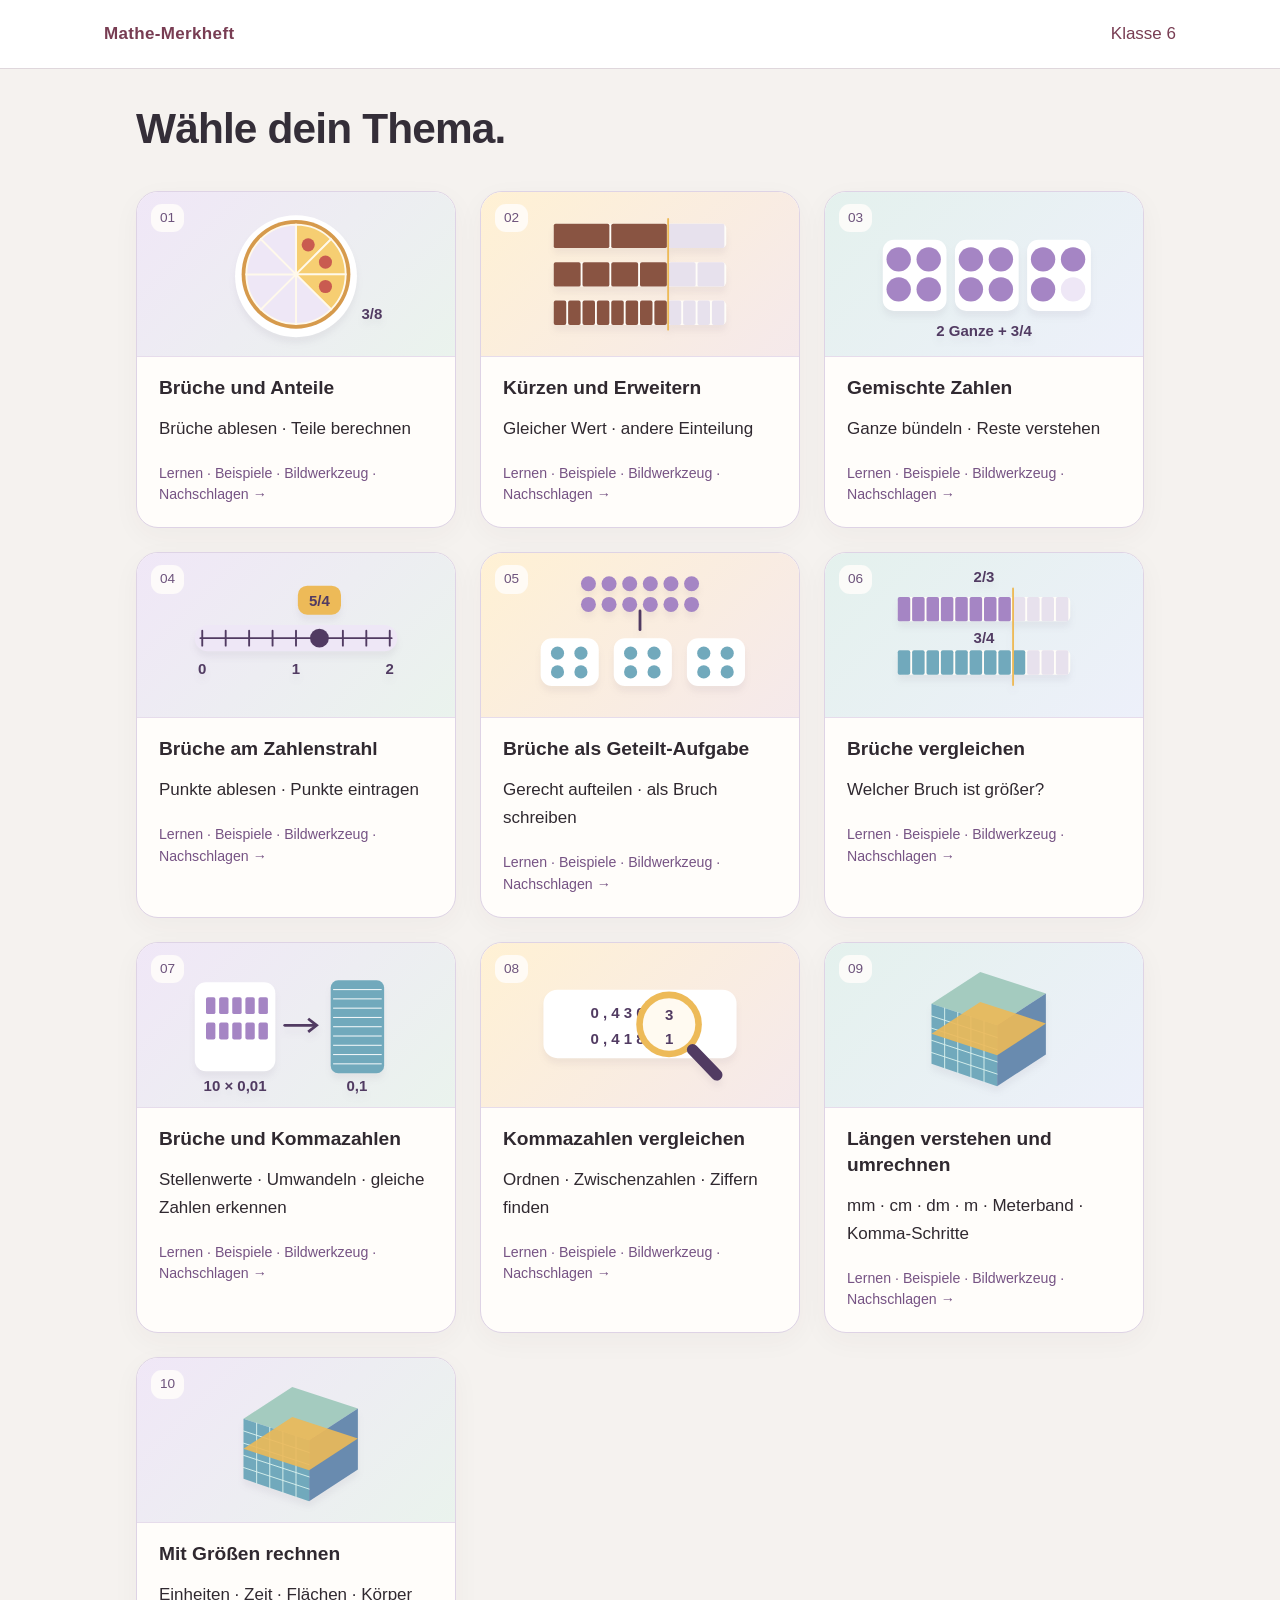
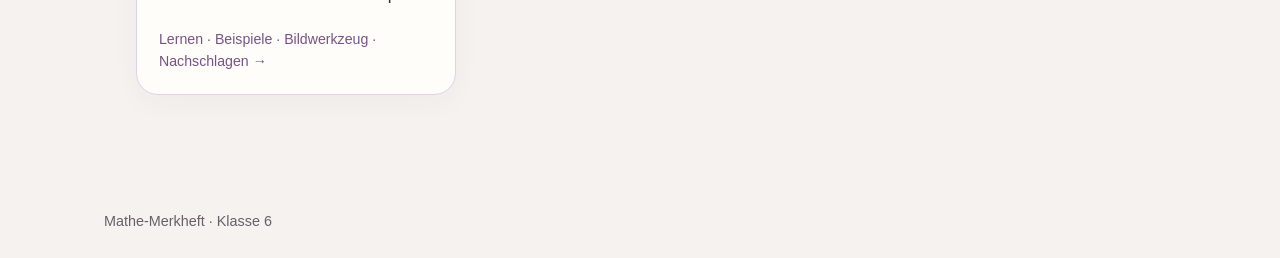
==== commit a2a8e7b2: "Längen verstehen als neues Kapitel 09 in Mathe-Merkheft verlinken" ====
--- a/index.html
+++ b/index.html
@@ -1,2 +1,2 @@
 <!doctype html>
-<html lang="de"><head><meta charset="utf-8"><meta name="viewport" content="width=device-width,initial-scale=1"><title>Klasse 6 · Mathe-Merkheft</title><link rel="stylesheet" href="merkheft.css?v=20261029f"><link rel="stylesheet" href="anfasslabor.css?v=20261029f"><link rel="stylesheet" href="course.css?v=20261104gesamt1"></head><body class="course-page"><header><div class="top"><a class="brand" href="index.html">Mathe-Merkheft</a><span>Klasse 6</span></div></header><main><h1>Wähle dein Thema.</h1><div class="home-grid"><a class="topic-card" href="brueche.html"><span class="topic-art" data-tool-art="brueche" aria-hidden="true"></span><span class="topic-num">01</span><h2>Brüche und Anteile</h2><div>Brüche ablesen · Teile berechnen</div><small>Lernen · Beispiele · Bildwerkzeug · Nachschlagen →</small></a><a class="topic-card" href="gleichwertig.html"><span class="topic-art" data-tool-art="gleichwertig" aria-hidden="true"></span><span class="topic-num">02</span><h2>Kürzen und Erweitern</h2><div>Gleicher Wert · andere Einteilung</div><small>Lernen · Beispiele · Bildwerkzeug · Nachschlagen →</small></a><a class="topic-card" href="gemischt.html"><span class="topic-art" data-tool-art="gemischt" aria-hidden="true"></span><span class="topic-num">03</span><h2>Gemischte Zahlen</h2><div>Ganze bündeln · Reste verstehen</div><small>Lernen · Beispiele · Bildwerkzeug · Nachschlagen →</small></a><a class="topic-card" href="zahlenstrahl.html"><span class="topic-art" data-tool-art="zahlenstrahl" aria-hidden="true"></span><span class="topic-num">04</span><h2>Brüche am Zahlenstrahl</h2><div>Punkte ablesen · Punkte eintragen</div><small>Lernen · Beispiele · Bildwerkzeug · Nachschlagen →</small></a><a class="topic-card" href="quotienten.html"><span class="topic-art" data-tool-art="quotienten" aria-hidden="true"></span><span class="topic-num">05</span><h2>Brüche als Geteilt-Aufgabe</h2><div>Gerecht aufteilen · als Bruch schreiben</div><small>Lernen · Beispiele · Bildwerkzeug · Nachschlagen →</small></a><a class="topic-card" href="vergleichen.html"><span class="topic-art" data-tool-art="vergleichen" aria-hidden="true"></span><span class="topic-num">06</span><h2>Brüche vergleichen</h2><div>Welcher Bruch ist größer?</div><small>Lernen · Beispiele · Bildwerkzeug · Nachschlagen →</small></a><a class="topic-card" href="dezimal.html"><span class="topic-art" data-tool-art="dezimal" aria-hidden="true"></span><span class="topic-num">07</span><h2>Brüche und Kommazahlen</h2><div>Stellenwerte · Umwandeln · gleiche Zahlen erkennen</div><small>Lernen · Beispiele · Bildwerkzeug · Nachschlagen →</small></a><a class="topic-card" href="dezimalvergleich.html"><span class="topic-art" data-tool-art="dezimalvergleich" aria-hidden="true"></span><span class="topic-num">08</span><h2>Kommazahlen vergleichen</h2><div>Ordnen · Zwischenzahlen · Ziffern finden</div><small>Lernen · Beispiele · Bildwerkzeug · Nachschlagen →</small></a><a class="topic-card" href="groessen.html"><span class="topic-art" data-tool-art="groessen" aria-hidden="true"></span><span class="topic-num">09</span><h2>Mit Größen rechnen</h2><div>Einheiten · Zeit · Flächen · Körper</div><small>Lernen · Beispiele · Bildwerkzeug · Nachschlagen →</small></a></div></main><footer>Mathe-Merkheft · Klasse 6</footer><script src="werkzeugbilder.js?v=20261029g" defer></script></body></html>+<html lang="de"><head><meta charset="utf-8"><meta name="viewport" content="width=device-width,initial-scale=1"><title>Klasse 6 · Mathe-Merkheft</title><link rel="stylesheet" href="merkheft.css?v=20261029f"><link rel="stylesheet" href="anfasslabor.css?v=20261029f"><link rel="stylesheet" href="course.css?v=20261104gesamt2"></head><body class="course-page"><header><div class="top"><a class="brand" href="index.html">Mathe-Merkheft</a><span>Klasse 6</span></div></header><main><h1>Wähle dein Thema.</h1><div class="home-grid"><a class="topic-card" href="brueche.html"><span class="topic-art" data-tool-art="brueche" aria-hidden="true"></span><span class="topic-num">01</span><h2>Brüche und Anteile</h2><div>Brüche ablesen · Teile berechnen</div><small>Lernen · Beispiele · Bildwerkzeug · Nachschlagen →</small></a><a class="topic-card" href="gleichwertig.html"><span class="topic-art" data-tool-art="gleichwertig" aria-hidden="true"></span><span class="topic-num">02</span><h2>Kürzen und Erweitern</h2><div>Gleicher Wert · andere Einteilung</div><small>Lernen · Beispiele · Bildwerkzeug · Nachschlagen →</small></a><a class="topic-card" href="gemischt.html"><span class="topic-art" data-tool-art="gemischt" aria-hidden="true"></span><span class="topic-num">03</span><h2>Gemischte Zahlen</h2><div>Ganze bündeln · Reste verstehen</div><small>Lernen · Beispiele · Bildwerkzeug · Nachschlagen →</small></a><a class="topic-card" href="zahlenstrahl.html"><span class="topic-art" data-tool-art="zahlenstrahl" aria-hidden="true"></span><span class="topic-num">04</span><h2>Brüche am Zahlenstrahl</h2><div>Punkte ablesen · Punkte eintragen</div><small>Lernen · Beispiele · Bildwerkzeug · Nachschlagen →</small></a><a class="topic-card" href="quotienten.html"><span class="topic-art" data-tool-art="quotienten" aria-hidden="true"></span><span class="topic-num">05</span><h2>Brüche als Geteilt-Aufgabe</h2><div>Gerecht aufteilen · als Bruch schreiben</div><small>Lernen · Beispiele · Bildwerkzeug · Nachschlagen →</small></a><a class="topic-card" href="vergleichen.html"><span class="topic-art" data-tool-art="vergleichen" aria-hidden="true"></span><span class="topic-num">06</span><h2>Brüche vergleichen</h2><div>Welcher Bruch ist größer?</div><small>Lernen · Beispiele · Bildwerkzeug · Nachschlagen →</small></a><a class="topic-card" href="dezimal.html"><span class="topic-art" data-tool-art="dezimal" aria-hidden="true"></span><span class="topic-num">07</span><h2>Brüche und Kommazahlen</h2><div>Stellenwerte · Umwandeln · gleiche Zahlen erkennen</div><small>Lernen · Beispiele · Bildwerkzeug · Nachschlagen →</small></a><a class="topic-card" href="dezimalvergleich.html"><span class="topic-art" data-tool-art="dezimalvergleich" aria-hidden="true"></span><span class="topic-num">08</span><h2>Kommazahlen vergleichen</h2><div>Ordnen · Zwischenzahlen · Ziffern finden</div><small>Lernen · Beispiele · Bildwerkzeug · Nachschlagen →</small></a><a class="topic-card" href="laengen.html"><span class="topic-art" data-tool-art="groessen" aria-hidden="true"></span><span class="topic-num">09</span><h2>Längen verstehen und umrechnen</h2><div>mm · cm · dm · m · Meterband · Komma-Schritte</div><small>Lernen · Beispiele · Bildwerkzeug · Nachschlagen →</small></a><a class="topic-card" href="groessen.html"><span class="topic-art" data-tool-art="groessen" aria-hidden="true"></span><span class="topic-num">10</span><h2>Mit Größen rechnen</h2><div>Einheiten · Zeit · Flächen · Körper</div><small>Lernen · Beispiele · Bildwerkzeug · Nachschlagen →</small></a></div></main><footer>Mathe-Merkheft · Klasse 6</footer><script src="werkzeugbilder.js?v=20261029g" defer></script></body></html>
--- a/course.css
+++ b/course.css
@@ -143,3 +143,5 @@
 .reference-card a{color:#783d53;text-underline-offset:3px}
 @media(max-width:650px){.reference-patterns ul{columns:1}}
 @media print{.print-pattern{display:block}.reference-decide,.reference-patterns,.reference-mistakes,.reference-details{display:none}.reference-core h2{font-size:16pt}.reference-core{break-inside:auto}.reference-core li{margin:4pt 0}}
+
+.pizza-model{margin:0}.pizza-model figcaption{font-size:.95rem;line-height:1.6;text-align:center;margin:12px 0 20px}.pizza-model svg text{font-size:26px}
